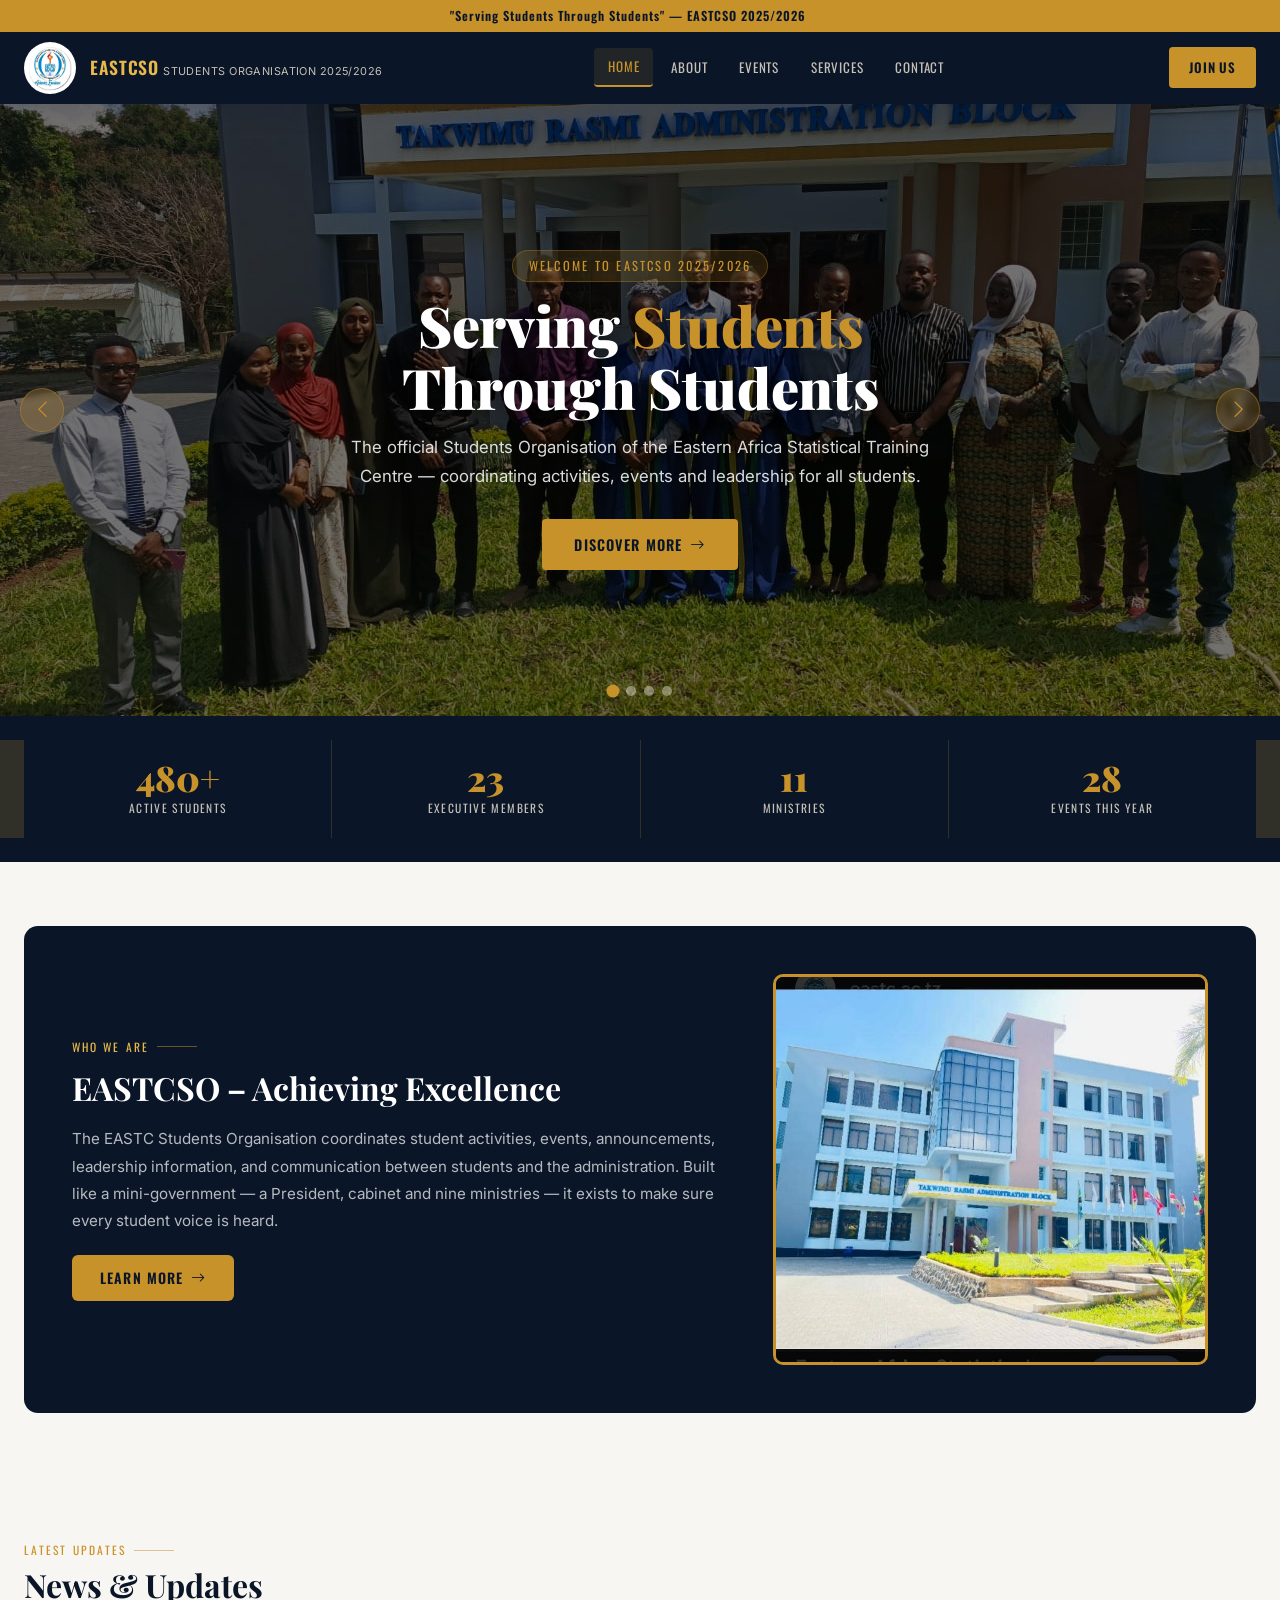
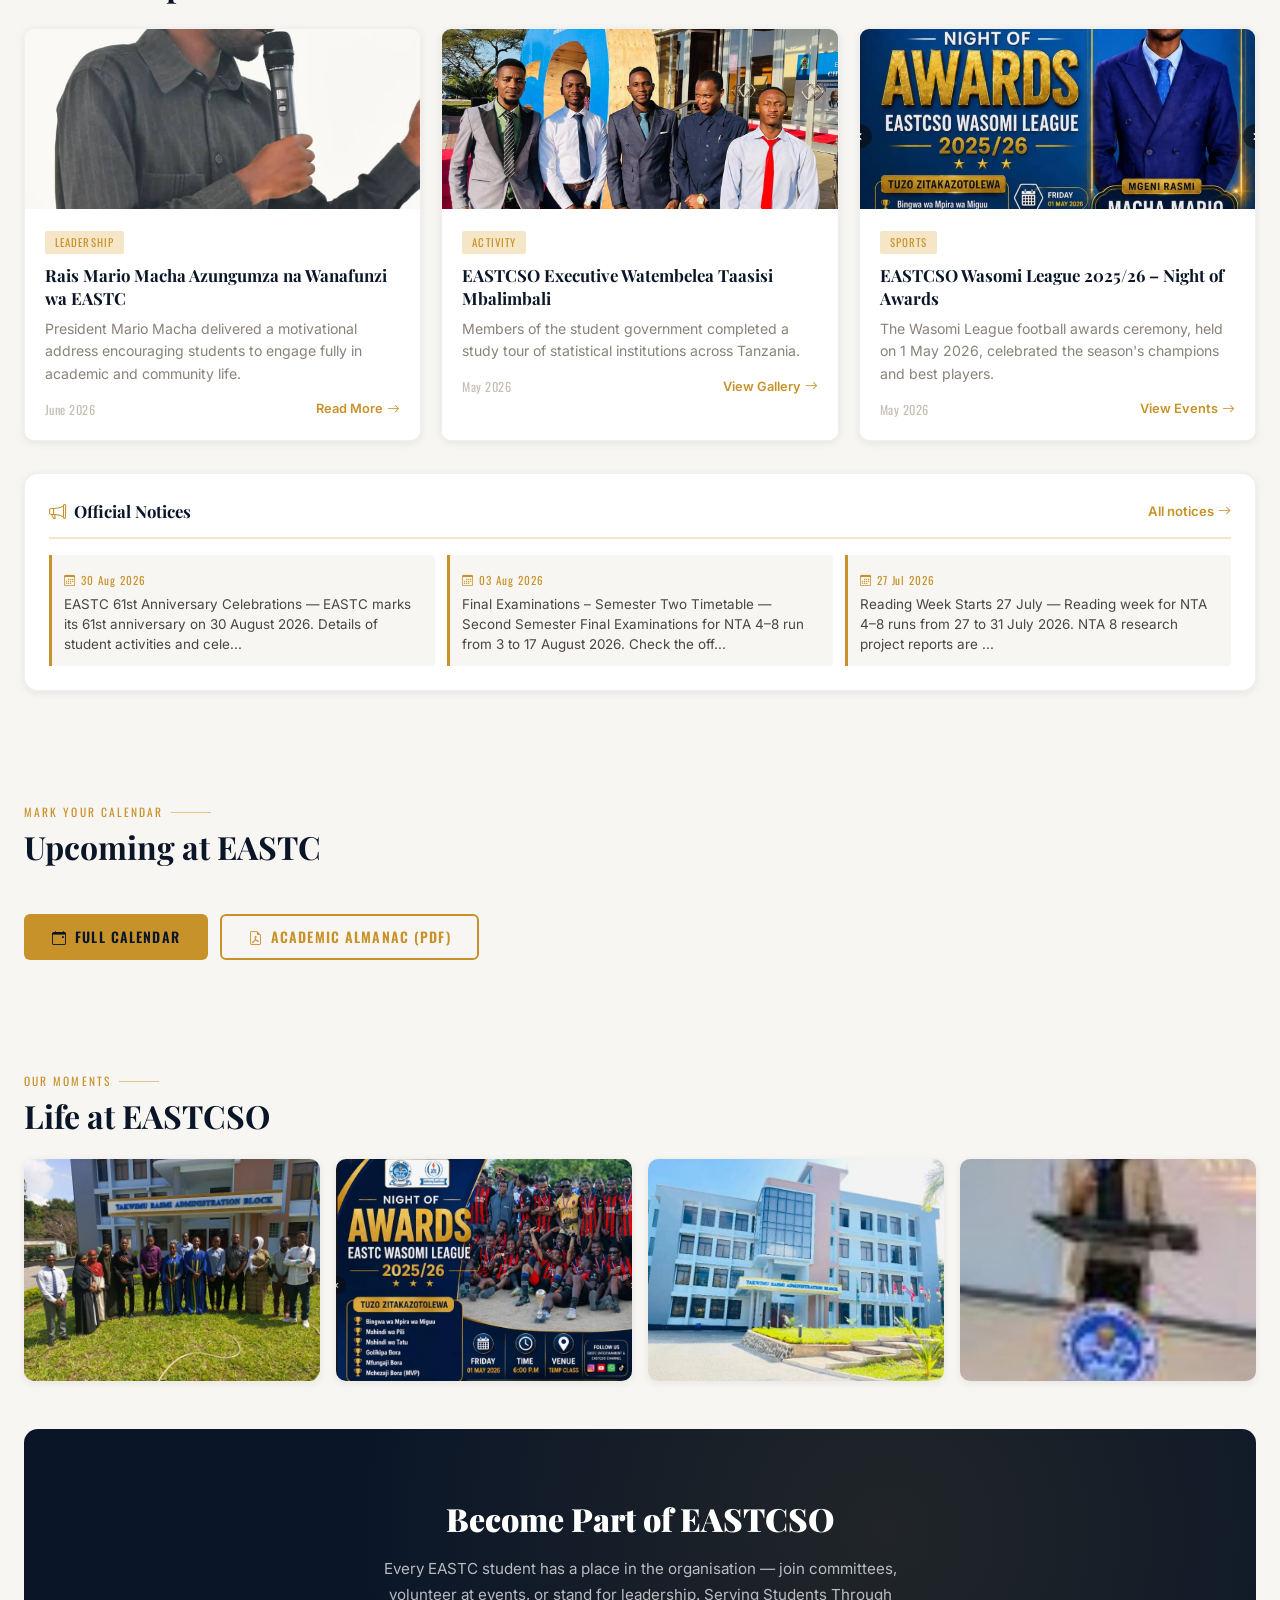
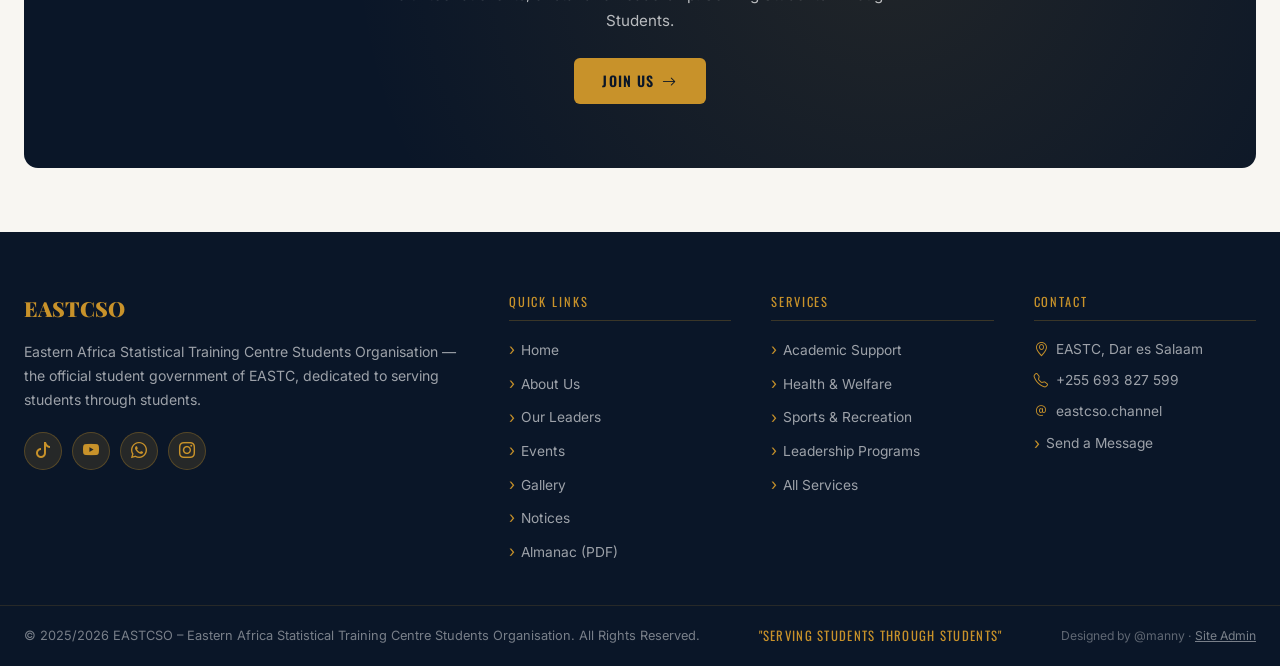
==== index.html @ 4b3725c1 "eastso: premium polish with distinct layout, almanac events, shared assets - Kept the site's own ind" ====
<!DOCTYPE html>
<html lang="en">
<head>
  <meta charset="UTF-8" />
  <meta name="viewport" content="width=device-width, initial-scale=1.0" />
  <title>EASTCSO – Eastern Africa Statistical Training Centre Students Organisation</title>
  <meta name="description" content="Official website of EASTCSO – Eastern Africa Statistical Training Centre Students Organisation, Dar es Salaam. News, events, student services and leadership for the 2025/2026 academic year." />
  <meta name="theme-color" content="#0A1628" />
  <link rel="icon" href="images/logo.jpeg" />

  <!-- Social sharing -->
  <meta property="og:type" content="website" />
  <meta property="og:title" content="EASTCSO – Serving Students Through Students" />
  <meta property="og:description" content="The official students organisation of the Eastern Africa Statistical Training Centre (EASTC), Dar es Salaam. News, events, services and leadership." />
  <meta property="og:image" content="images/pamoja2.jpg" />
  <meta name="twitter:card" content="summary_large_image" />

  <link rel="stylesheet" href="style.css" />
  <link rel="preconnect" href="https://fonts.googleapis.com" />
  <link rel="preconnect" href="https://fonts.gstatic.com" crossorigin />
  <link href="https://fonts.googleapis.com/css2?family=Playfair+Display:wght@700;900&family=Inter:wght@300;400;500;600;700&family=Oswald:wght@400;600&display=swap" rel="stylesheet" />
  <link rel="stylesheet" href="https://cdn.jsdelivr.net/npm/bootstrap-icons@1.11.3/font/bootstrap-icons.min.css" />
</head>
<body>

<a class="skip-link" href="#main-content">Skip to main content</a>

<!-- ============================================================
     SITE LAYOUT WRAPPER
     ============================================================ -->
<div class="site-layout">

  <!-- ============================================================
       HEADER
       ============================================================ -->
  <header class="site-header">
    <div class="top-bar">
      <span class="top-bar-motto">"Serving Students Through Students" — EASTCSO 2025/2026</span>
      <span class="top-bar-next" id="topBarNext"></span>
    </div>
    <div class="header-inner">
      <!-- Logo -->
      <a class="logo-area" href="#/home" aria-label="EASTCSO home">
        <img src="images/logo.jpeg" alt="EASTCSO logo" class="logo-icon" width="52" height="52" />
        <span class="logo-text">
          <span class="org-name">EASTCSO</span>
          <span class="org-sub">Students Organisation 2025/2026</span>
        </span>
      </a>

      <!-- Main Navigation -->
      <nav class="main-nav" id="mainNav" aria-label="Main navigation">
        <a class="nav-link active" data-page="home" href="#/home" aria-current="page">Home</a>
        <a class="nav-link" data-page="about" href="#/about">About</a>
        <a class="nav-link" data-page="events" href="#/events">Events</a>
        <a class="nav-link" data-page="services" href="#/services">Services</a>
        <a class="nav-link" data-page="contact" href="#/contact">Contact</a>
      </nav>

      <a class="header-cta" href="#/contact">Join Us</a>

      <!-- Mobile Toggle -->
      <button class="menu-toggle" id="menuToggle" aria-label="Toggle menu" aria-expanded="false" aria-controls="mainNav">
        <span></span><span></span><span></span>
      </button>
    </div>
  </header>

  <!-- ============================================================
       MAIN CONTENT
       ============================================================ -->
  <main id="main-content">

    <!-- ==================== HOME PAGE ==================== -->
    <section class="page-section active" id="page-home">

      <!-- 1. HERO SLIDESHOW -->
      <div class="hero-slideshow">
        <div class="slide active" id="slide-0">
          <img src="images/pamoja2.jpg" alt="EASTCSO students gathered on campus" />
          <div class="slide-content">
            <span class="slide-label">Welcome to EASTCSO 2025/2026</span>
            <h1 class="slide-title">Serving <span>Students</span><br/>Through Students</h1>
            <p class="slide-desc">The official Students Organisation of the Eastern Africa Statistical Training Centre — coordinating activities, events and leadership for all students.</p>
            <a class="slide-btn" href="#/about">Discover More <i class="bi bi-arrow-right" aria-hidden="true"></i></a>
          </div>
        </div>
        <div class="slide" id="slide-1">
          <img src="images/slide2.jpg" alt="EASTC students at an academic event" />
          <div class="slide-content">
            <span class="slide-label">Academic Calendar</span>
            <h2 class="slide-title">Final Examinations<br/><span>3 – 17 August 2026</span></h2>
            <p class="slide-desc">Second Semester Final Examinations for NTA 4–8 are around the corner. Reading week starts 27 July — plan your revision and check the timetable early.</p>
            <a class="slide-btn" href="#/events">View Calendar <i class="bi bi-arrow-right" aria-hidden="true"></i></a>
          </div>
        </div>
        <div class="slide" id="slide-2">
          <img src="images/slide3.jpg" alt="EASTC graduation celebration" />
          <div class="slide-content">
            <span class="slide-label">Save the Date</span>
            <h2 class="slide-title">12th EASTC<br/><span>Graduation Ceremony</span></h2>
            <p class="slide-desc">Convocation, AGM and the 12th Graduation Ceremony arrive this November. Preparations begin in September — follow the events page for updates.</p>
            <a class="slide-btn" href="#/events">See All Events <i class="bi bi-arrow-right" aria-hidden="true"></i></a>
          </div>
        </div>
        <div class="slide" id="slide-3">
          <img src="images/slide5.jpg" alt="EASTCSO members at a group activity" />
          <div class="slide-content">
            <span class="slide-label">Student Community</span>
            <h2 class="slide-title">Achieving<br/><span>Excellence</span> Together</h2>
            <p class="slide-desc">Join the EASTCSO community — participate in events, leadership programs, and student services designed for your success.</p>
            <a class="slide-btn" href="#/services">Our Services <i class="bi bi-arrow-right" aria-hidden="true"></i></a>
          </div>
        </div>

        <!-- Controls -->
        <button class="slide-prev" type="button" aria-label="Previous slide"><i class="bi bi-chevron-left" aria-hidden="true"></i></button>
        <button class="slide-next" type="button" aria-label="Next slide"><i class="bi bi-chevron-right" aria-hidden="true"></i></button>
        <div class="slide-indicators" id="slideIndicators"></div>
      </div>

      <!-- 2. STATS BAR -->
      <div class="stats-bar">
        <div class="stats-inner">
          <div class="stat-item">
            <div class="stat-num" data-target="500">0</div>
            <div class="stat-label">Active Students</div>
          </div>
          <div class="stat-item">
            <div class="stat-num" data-target="25">0</div>
            <div class="stat-label">Executive Members</div>
          </div>
          <div class="stat-item">
            <div class="stat-num" data-target="12">0</div>
            <div class="stat-label">Ministries</div>
          </div>
          <div class="stat-item">
            <div class="stat-num" data-target="30">0</div>
            <div class="stat-label">Events This Year</div>
          </div>
        </div>
      </div>

      <!-- 3. WHO WE ARE -->
      <div class="home-block">
        <div class="home-intro-inner">
          <div>
            <p class="section-eyebrow">Who We Are</p>
            <h2 class="home-intro-title">EASTCSO – Achieving Excellence</h2>
            <p class="home-intro-text">The EASTC Students Organisation coordinates student activities, events, announcements, leadership information, and communication between students and the administration. Built like a mini-government — a President, cabinet and nine ministries — it exists to make sure every student voice is heard.</p>
            <a class="btn-gold" href="#/about">Learn More <i class="bi bi-arrow-right" aria-hidden="true"></i></a>
          </div>
          <div class="home-intro-img">
            <img src="images/slide4.jpeg" alt="EASTCSO members" loading="lazy" />
          </div>
        </div>
      </div>

      <!-- 4. LATEST NEWS & NOTICES -->
      <div class="home-block home-block--tight">
        <p class="section-eyebrow">Latest Updates</p>
        <h2 class="section-title">News &amp; Updates</h2>

        <div class="news-grid">
          <article class="news-card">
            <div class="news-card-img">
              <img src="images/QW.jpeg" alt="President Mario Macha addressing students" loading="lazy" />
            </div>
            <div class="news-card-body">
              <span class="news-card-tag">Leadership</span>
              <h3 class="news-card-title" lang="sw">Rais Mario Macha Azungumza na Wanafunzi wa EASTC</h3>
              <p class="news-card-desc">President Mario Macha delivered a motivational address encouraging students to engage fully in academic and community life.</p>
              <div class="news-card-meta">
                <span class="news-card-date">June 2026</span>
                <a class="news-read-more" href="#/leaders">Read More <i class="bi bi-arrow-right" aria-hidden="true"></i></a>
              </div>
            </div>
          </article>

          <article class="news-card">
            <div class="news-card-img">
              <img src="images/slide5.jpg" alt="EASTCSO delegation on an institutional visit" loading="lazy" />
            </div>
            <div class="news-card-body">
              <span class="news-card-tag">Activity</span>
              <h3 class="news-card-title" lang="sw">EASTCSO Executive Watembelea Taasisi Mbalimbali</h3>
              <p class="news-card-desc">Members of the student government completed a study tour of statistical institutions across Tanzania.</p>
              <div class="news-card-meta">
                <span class="news-card-date">May 2026</span>
                <a class="news-read-more" href="#/gallery">View Gallery <i class="bi bi-arrow-right" aria-hidden="true"></i></a>
              </div>
            </div>
          </article>

          <article class="news-card">
            <div class="news-card-img">
              <img src="images/pic3.jpg" alt="Wasomi League award winners on stage" loading="lazy" />
            </div>
            <div class="news-card-body">
              <span class="news-card-tag">Sports</span>
              <h3 class="news-card-title">EASTCSO Wasomi League 2025/26 – Night of Awards</h3>
              <p class="news-card-desc">The Wasomi League football awards ceremony, held on 1 May 2026, celebrated the season's champions and best players.</p>
              <div class="news-card-meta">
                <span class="news-card-date">May 2026</span>
                <a class="news-read-more" href="#/events">View Events <i class="bi bi-arrow-right" aria-hidden="true"></i></a>
              </div>
            </div>
          </article>
        </div>

        <div class="notices-strip">
          <div class="notices-strip-head">
            <h3 class="notices-strip-title"><i class="bi bi-megaphone" aria-hidden="true"></i> Official Notices</h3>
            <a class="notices-strip-link" href="#/announcements">All notices <i class="bi bi-arrow-right" aria-hidden="true"></i></a>
          </div>
          <div class="announcement-list" id="homeNotices"></div>
        </div>
      </div>

      <!-- 5. UPCOMING EVENTS -->
      <div class="home-block home-block--tight">
        <p class="section-eyebrow">Mark Your Calendar</p>
        <h2 class="section-title">Upcoming at EASTC</h2>
        <div class="home-events-list" id="homeEvents"></div>
        <div class="home-events-actions">
          <a class="btn-gold" href="#/events"><i class="bi bi-calendar-event" aria-hidden="true"></i> Full Calendar</a>
          <a class="btn-outline-gold" href="almanac.pdf" download><i class="bi bi-file-earmark-pdf" aria-hidden="true"></i> Academic Almanac (PDF)</a>
        </div>
      </div>

      <!-- 6. GALLERY PREVIEW + JOIN CTA -->
      <div class="home-block">
        <p class="section-eyebrow">Our Moments</p>
        <h2 class="section-title">Life at EASTCSO</h2>
        <div class="home-gallery-grid">
          <a class="home-gallery-tile" href="#/gallery">
            <img src="images/pamoja2.jpg" alt="EASTCSO group photo" loading="lazy" />
            <span class="home-gallery-tile-overlay"><i class="bi bi-images" aria-hidden="true"></i> View gallery</span>
          </a>
          <a class="home-gallery-tile" href="#/gallery">
            <img src="images/pic2.jpg" alt="Night of Awards celebration" loading="lazy" />
            <span class="home-gallery-tile-overlay"><i class="bi bi-images" aria-hidden="true"></i> View gallery</span>
          </a>
          <a class="home-gallery-tile" href="#/gallery">
            <img src="images/slide4.jpeg" alt="Wasomi League champions" loading="lazy" />
            <span class="home-gallery-tile-overlay"><i class="bi bi-images" aria-hidden="true"></i> View gallery</span>
          </a>
          <a class="home-gallery-tile" href="#/gallery">
            <img src="images/pres.jpg" alt="EASTCSO president at an official event" loading="lazy" />
            <span class="home-gallery-tile-overlay"><i class="bi bi-images" aria-hidden="true"></i> View gallery</span>
          </a>
        </div>

        <div class="join-band">
          <h2 class="join-band-title">Become Part of EASTCSO</h2>
          <p class="join-band-text">Every EASTC student has a place in the organisation — join committees, volunteer at events, or stand for leadership. Serving Students Through Students.</p>
          <a class="btn-gold" href="#/contact">Join Us <i class="bi bi-arrow-right" aria-hidden="true"></i></a>
        </div>
      </div>
    </section>

    <!-- ==================== ABOUT PAGE ==================== -->
    <section class="page-section" id="page-about">
      <div class="page-hero">
        <p class="page-hero-label">Who We Are</p>
        <h1 class="page-hero-title">About EASTCSO</h1>
        <p class="page-hero-subtitle">Serving students through students — coordinating activities, leadership, and student welfare at EASTC.</p>
      </div>

      <div class="about-section">
        <div class="about-grid">
          <div class="about-text">
            <p class="section-eyebrow">Our Story</p>
            <h2 class="section-title">Eastern Africa Statistical Training Centre Students Organisation</h2>
            <p class="lead">EASTCSO (Eastern Africa Statistical Training Centre Students Organisation) is the special organisation established in order to deal with students affairs directly at EASTC.</p>
            <p>The organisation was established to bridge the gap between students and administration, ensuring that student voices are heard and student welfare is prioritised. EASTCSO coordinates academic activities, social events, sports, and welfare programs for all enrolled students at EASTC.</p>
            <p>Under the motto <strong>"Serving Students Through Students,"</strong> the organisation strives to create an environment where every student can thrive academically and socially. The 2025/2026 executive organ is led by President Mario Macha and a dedicated team of ministers and secretaries spanning all key areas of student life.</p>
            <div class="about-ctas">
              <a class="btn-gold" href="#/leaders"><i class="bi bi-people" aria-hidden="true"></i> Meet Our Leaders</a>
              <a class="btn-navy" href="#/contact">Contact Us</a>
            </div>
          </div>
          <div class="about-img">
            <img src="images/slide4.jpeg" alt="EASTCSO members" loading="lazy" />
          </div>
        </div>

        <!-- Mission, Vision, Values -->
        <p class="section-eyebrow">What Drives Us</p>
        <h2 class="section-title">Our Mission, Vision &amp; Values</h2>
        <div class="values-grid">
          <div class="value-card">
            <span class="value-icon"><i class="bi bi-bullseye" aria-hidden="true"></i></span>
            <div class="value-title">Our Mission</div>
            <p class="value-text">To coordinate and support student activities, events, announcements, and communication between students and EASTC administration for the benefit of all learners.</p>
          </div>
          <div class="value-card">
            <span class="value-icon"><i class="bi bi-star" aria-hidden="true"></i></span>
            <div class="value-title">Our Vision</div>
            <p class="value-text">To be a leading student organisation in Eastern Africa that empowers students through excellent leadership, welfare services, and academic support programs.</p>
          </div>
          <div class="value-card">
            <span class="value-icon"><i class="bi bi-people" aria-hidden="true"></i></span>
            <div class="value-title">Core Values</div>
            <p class="value-text">Integrity, excellence, inclusivity, transparency, and service — these are the values that guide every decision and activity of EASTCSO.</p>
          </div>
        </div>

        <!-- Ministries Table -->
        <p class="section-eyebrow">Our Structure</p>
        <h2 class="section-title">Government Ministries</h2>
        <div class="table-card">
          <div class="table-scroll">
            <table class="data-table">
              <thead>
                <tr>
                  <th>#</th>
                  <th>Ministry</th>
                  <th>Minister</th>
                  <th>Deputy Minister</th>
                  <th>Secretary</th>
                </tr>
              </thead>
              <tbody>
                <tr><td>1</td><td>President's Office</td><td>Brighton John</td><td>Herieth Onesmo</td><td>—</td></tr>
                <tr><td>2</td><td>Constitution, Justice &amp; Legal Affairs</td><td>Anuwary Mwitike</td><td>—</td><td>Asha Abdallah</td></tr>
                <tr><td>3</td><td>Finance and Planning</td><td>Fadhili Jefta</td><td>—</td><td>Caroline Victor</td></tr>
                <tr><td>4</td><td>Health and Social Welfare</td><td>Khadija Tafawa</td><td>Bright Mtui</td><td>—</td></tr>
                <tr><td>5</td><td>Foreign Affairs</td><td>Victoria Kasapila</td><td>—</td><td>Zainab Ali</td></tr>
                <tr><td>6</td><td>Sports and Entertainments</td><td>Ahmad Kirusha</td><td>—</td><td>Selemani Maulidi</td></tr>
                <tr><td>7</td><td>Education and Statistics</td><td>Benson Mushi</td><td>Stephano Kalolo</td><td>Revocatus Wilson</td></tr>
                <tr><td>8</td><td>Home Affairs</td><td>Flavian Mapunda</td><td>—</td><td>Ally</td></tr>
                <tr><td>9</td><td>Transport and Communication</td><td>Jamali Charles</td><td>—</td><td>Leonard Damas</td></tr>
              </tbody>
            </table>
          </div>
        </div>

        <img src="images/pamoja4.jpg" alt="EASTCSO group photo" class="about-photo" loading="lazy" />
      </div>
    </section>

    <!-- ==================== LEADERS PAGE ==================== -->
    <section class="page-section" id="page-leaders">
      <div class="page-hero">
        <p class="page-hero-label">Executive Organ 2025/2026</p>
        <h1 class="page-hero-title">Our Leaders</h1>
        <p class="page-hero-subtitle">Meet the dedicated executive team serving the EASTCSO community this academic year.</p>
      </div>

      <div class="leaders-section">
        <!-- President -->
        <p class="section-eyebrow">Head of State</p>
        <h2 class="section-title">President — EASTCSO</h2>
        <div class="president-card">
          <img class="president-avatar" src="images/QW.jpeg" alt="President Mario Macha" />
          <div class="president-info">
            <div class="president-role">President of EASTCSO 2025/2026</div>
            <div class="president-name">Mario Macha</div>
            <p class="president-quote">"As your President, I am committed to serving every student with dedication, integrity, and transparency. Together we shall achieve excellence through unity and hard work. Serving Students Through Students!"</p>
            <div class="president-contact">
              <a class="contact-badge" href="tel:+255693827599"><i class="bi bi-telephone" aria-hidden="true"></i> +255 693 827 599</a>
              <span class="contact-badge"><i class="bi bi-bank" aria-hidden="true"></i> EASTCSO President</span>
              <span class="contact-badge"><i class="bi bi-geo-alt" aria-hidden="true"></i> EASTC, Dar es Salaam</span>
            </div>
          </div>
        </div>

        <!-- Top Leaders Row -->
        <p class="section-eyebrow">Senior Leadership</p>
        <h2 class="section-title">Vice President, Prime Minister &amp; Chief Secretary</h2>
        <div class="exec-grid exec-grid--senior">
          <div class="exec-card exec-card--senior">
            <div class="exec-avatar" aria-hidden="true">NM</div>
            <div class="exec-name">Nesta Msola</div>
            <div class="exec-role">Vice President</div>
            <div class="exec-ministry">Ministry for Constitution, Justice and Legal Affairs</div>
            <a class="exec-phone" href="tel:+255780480730"><i class="bi bi-telephone" aria-hidden="true"></i> +255 780 480 730</a>
          </div>
          <div class="exec-card exec-card--senior">
            <div class="exec-avatar" aria-hidden="true">TH</div>
            <div class="exec-name">Tumaini Hosea</div>
            <div class="exec-role">Prime Minister</div>
            <div class="exec-ministry">Ministry for President's Office</div>
            <a class="exec-phone" href="tel:+255689624944"><i class="bi bi-telephone" aria-hidden="true"></i> +255 689 624 944</a>
          </div>
          <div class="exec-card exec-card--senior">
            <div class="exec-avatar" aria-hidden="true">SL</div>
            <div class="exec-name">Steven Ladislaus</div>
            <div class="exec-role">Chief Secretary</div>
            <div class="exec-ministry">Ministry for Finance and Planning</div>
            <a class="exec-phone" href="tel:+255715296092"><i class="bi bi-telephone" aria-hidden="true"></i> +255 715 296 092</a>
          </div>
        </div>

        <!-- All Ministers -->
        <p class="section-eyebrow">Cabinet Ministers</p>
        <h2 class="section-title">Executive Cabinet 2025/2026</h2>
        <div class="exec-grid">
          <div class="exec-card">
            <div class="exec-avatar" aria-hidden="true">BJ</div>
            <div class="exec-name">Brighton John</div>
            <div class="exec-role">Minister</div>
            <div class="exec-ministry">Ministry for President's Office</div>
            <a class="exec-phone" href="tel:+255769407963"><i class="bi bi-telephone" aria-hidden="true"></i> +255 769 407 963</a>
          </div>
          <div class="exec-card">
            <div class="exec-avatar" aria-hidden="true">HO</div>
            <div class="exec-name">Herieth Onesmo</div>
            <div class="exec-role">D/Minister</div>
            <div class="exec-ministry">Ministry for President's Office</div>
            <a class="exec-phone" href="tel:+255740614737"><i class="bi bi-telephone" aria-hidden="true"></i> +255 740 614 737</a>
          </div>
          <div class="exec-card">
            <div class="exec-avatar" aria-hidden="true">AM</div>
            <div class="exec-name">Anuwary Mwitike</div>
            <div class="exec-role">Minister</div>
            <div class="exec-ministry">Constitution, Justice &amp; Legal Affairs</div>
            <a class="exec-phone" href="tel:+255626008501"><i class="bi bi-telephone" aria-hidden="true"></i> +255 626 008 501</a>
          </div>
          <div class="exec-card">
            <div class="exec-avatar" aria-hidden="true">AA</div>
            <div class="exec-name">Asha Abdallah</div>
            <div class="exec-role">Secretary Minister</div>
            <div class="exec-ministry">Constitution, Justice &amp; Legal Affairs</div>
            <a class="exec-phone" href="tel:+255625908472"><i class="bi bi-telephone" aria-hidden="true"></i> +255 625 908 472</a>
          </div>
          <div class="exec-card">
            <div class="exec-avatar" aria-hidden="true">FJ</div>
            <div class="exec-name">Fadhili Jefta</div>
            <div class="exec-role">Minister of Finance</div>
            <div class="exec-ministry">Ministry for Finance and Planning</div>
            <a class="exec-phone" href="tel:+255710305537"><i class="bi bi-telephone" aria-hidden="true"></i> +255 710 305 537</a>
          </div>
          <div class="exec-card">
            <div class="exec-avatar" aria-hidden="true">CV</div>
            <div class="exec-name">Caroline Victor</div>
            <div class="exec-role">Secretary Minister</div>
            <div class="exec-ministry">Ministry for Finance and Planning</div>
            <a class="exec-phone" href="tel:+255749530464"><i class="bi bi-telephone" aria-hidden="true"></i> +255 749 530 464</a>
          </div>
          <div class="exec-card">
            <div class="exec-avatar" aria-hidden="true">KT</div>
            <div class="exec-name">Khadija Tafawa</div>
            <div class="exec-role">Minister of Health</div>
            <div class="exec-ministry">Ministry for Health and Social Welfare</div>
            <a class="exec-phone" href="tel:+255616377053"><i class="bi bi-telephone" aria-hidden="true"></i> +255 616 377 053</a>
          </div>
          <div class="exec-card">
            <div class="exec-avatar" aria-hidden="true">BM</div>
            <div class="exec-name">Bright Mtui</div>
            <div class="exec-role">D/Minister of Health</div>
            <div class="exec-ministry">Ministry for Health and Social Welfare</div>
            <a class="exec-phone" href="tel:+255696606266"><i class="bi bi-telephone" aria-hidden="true"></i> +255 696 606 266</a>
          </div>
          <div class="exec-card">
            <div class="exec-avatar" aria-hidden="true">VK</div>
            <div class="exec-name">Victoria Kasapila</div>
            <div class="exec-role">Minister of Foreign Affairs</div>
            <div class="exec-ministry">Ministry for Foreign Affairs</div>
            <a class="exec-phone" href="tel:+255748716585"><i class="bi bi-telephone" aria-hidden="true"></i> +255 748 716 585</a>
          </div>
          <div class="exec-card">
            <div class="exec-avatar" aria-hidden="true">ZA</div>
            <div class="exec-name">Zainab Ali</div>
            <div class="exec-role">Secretary Minister</div>
            <div class="exec-ministry">Ministry for Foreign Affairs</div>
            <a class="exec-phone" href="tel:+255613073786"><i class="bi bi-telephone" aria-hidden="true"></i> +255 613 073 786</a>
          </div>
          <div class="exec-card">
            <div class="exec-avatar" aria-hidden="true">AK</div>
            <div class="exec-name">Ahmad Kirusha</div>
            <div class="exec-role">Minister of Sports</div>
            <div class="exec-ministry">Ministry for Sports and Entertainments</div>
            <a class="exec-phone" href="tel:+255756953296"><i class="bi bi-telephone" aria-hidden="true"></i> +255 756 953 296</a>
          </div>
          <div class="exec-card">
            <div class="exec-avatar" aria-hidden="true">SM</div>
            <div class="exec-name">Selemani Maulidi</div>
            <div class="exec-role">Secretary Minister</div>
            <div class="exec-ministry">Ministry for Sports and Entertainments</div>
            <a class="exec-phone" href="tel:+255628689782"><i class="bi bi-telephone" aria-hidden="true"></i> +255 628 689 782</a>
          </div>
          <div class="exec-card">
            <div class="exec-avatar" aria-hidden="true">BM</div>
            <div class="exec-name">Benson Mushi</div>
            <div class="exec-role">Minister of Education</div>
            <div class="exec-ministry">Ministry for Education and Statistics</div>
            <a class="exec-phone" href="tel:+255716024322"><i class="bi bi-telephone" aria-hidden="true"></i> +255 716 024 322</a>
          </div>
          <div class="exec-card">
            <div class="exec-avatar" aria-hidden="true">SK</div>
            <div class="exec-name">Stephano Kalolo</div>
            <div class="exec-role">D/Minister of Education</div>
            <div class="exec-ministry">Ministry for Education and Statistics</div>
            <a class="exec-phone" href="tel:+255773703533"><i class="bi bi-telephone" aria-hidden="true"></i> +255 773 703 533</a>
          </div>
          <div class="exec-card">
            <div class="exec-avatar" aria-hidden="true">RW</div>
            <div class="exec-name">Revocatus Wilson</div>
            <div class="exec-role">Secretary Minister</div>
            <div class="exec-ministry">Ministry for Education and Statistics</div>
            <a class="exec-phone" href="tel:+255616287654"><i class="bi bi-telephone" aria-hidden="true"></i> +255 616 287 654</a>
          </div>
          <div class="exec-card">
            <div class="exec-avatar" aria-hidden="true">FM</div>
            <div class="exec-name">Flavian Mapunda</div>
            <div class="exec-role">Minister of Home Affairs</div>
            <div class="exec-ministry">Ministry for Home Affairs</div>
            <a class="exec-phone" href="tel:+255622765789"><i class="bi bi-telephone" aria-hidden="true"></i> +255 622 765 789</a>
          </div>
          <div class="exec-card">
            <div class="exec-avatar" aria-hidden="true">AL</div>
            <div class="exec-name">Ally</div>
            <div class="exec-role">Secretary Minister</div>
            <div class="exec-ministry">Ministry for Home Affairs</div>
            <a class="exec-phone" href="tel:+255657823053"><i class="bi bi-telephone" aria-hidden="true"></i> +255 657 823 053</a>
          </div>
          <div class="exec-card">
            <div class="exec-avatar" aria-hidden="true">JC</div>
            <div class="exec-name">Jamali Charles</div>
            <div class="exec-role">Minister of Transport</div>
            <div class="exec-ministry">Ministry for Transport and Communication</div>
            <a class="exec-phone" href="tel:+255763438429"><i class="bi bi-telephone" aria-hidden="true"></i> +255 763 438 429</a>
          </div>
          <div class="exec-card">
            <div class="exec-avatar" aria-hidden="true">LD</div>
            <div class="exec-name">Leonard Damas</div>
            <div class="exec-role">Secretary Minister</div>
            <div class="exec-ministry">Ministry for Transport and Communication</div>
            <a class="exec-phone" href="tel:+255621059812"><i class="bi bi-telephone" aria-hidden="true"></i> +255 621 059 812</a>
          </div>
        </div>

        <!-- Official Org Chart -->
        <div class="org-chart-section">
          <p class="section-eyebrow">Official Structure</p>
          <h2 class="section-title">Executive Organ 2025/2026</h2>
          <img src="images/pamoja1.jpg" alt="EASTCSO executive organ group photo 2025/2026" loading="lazy" />
          <p class="org-chart-caption">"Serving Students Through Students" — EASTCSO 2025/2026</p>
        </div>
      </div>
    </section>

    <!-- ==================== EVENTS PAGE ==================== -->
    <section class="page-section" id="page-events">
      <div class="page-hero">
        <p class="page-hero-label">What's Happening</p>
        <h1 class="page-hero-title">Events &amp; Calendar</h1>
        <p class="page-hero-subtitle">Upcoming events and key academic dates for the EASTC community, drawn from the official Academic Almanac 2025/2026.</p>
      </div>

      <div class="events-section">
        <div class="almanac-callout">
          <div class="almanac-callout-info">
            <i class="bi bi-file-earmark-pdf" aria-hidden="true"></i>
            <div>
              <div class="almanac-callout-title">EASTC Academic Almanac 2025/2026</div>
              <div class="almanac-callout-sub">The full official calendar — examinations, holidays, graduation and more.</div>
            </div>
          </div>
          <a class="btn-gold btn-compact" href="almanac.pdf" download><i class="bi bi-download" aria-hidden="true"></i> Download PDF</a>
        </div>

        <p class="section-eyebrow">Academic Year 2025/2026</p>
        <h2 class="section-title">Upcoming Events</h2>
        <div class="events-timeline" id="eventsTimeline"></div>
        <p class="events-source">Source: EASTC Academic Almanac 2025/2026. The Centre reserves the right to alter dates without prior notice.</p>

        <!-- Recent Highlights -->
        <p class="section-eyebrow">Looking Back</p>
        <h2 class="section-title">Recent Highlights</h2>
        <div class="events-grid">
          <article class="event-card event-card--past">
            <div class="event-card-img">
              <img src="images/pic2.jpg" alt="Night of Awards ceremony" loading="lazy" />
              <div class="event-card-date-badge">
                <div class="event-badge-day">01</div>
                <div class="event-badge-month">May</div>
                <div class="event-badge-year">2026</div>
              </div>
            </div>
            <div class="event-card-body">
              <span class="event-card-tag"><i class="bi bi-trophy" aria-hidden="true"></i> Sports</span>
              <h3 class="event-card-title">Night of Awards – Wasomi League 2025/26</h3>
              <p class="event-card-desc">The football league awards ceremony honoured the champions, runners-up, best goalkeeper, top scorer and MVP. Guest of honour: President Mario Macha.</p>
              <div class="event-card-meta">
                <div class="event-meta-item"><i class="bi bi-clock" aria-hidden="true"></i> 6:00 PM</div>
                <div class="event-meta-item"><i class="bi bi-geo-alt" aria-hidden="true"></i> EASTC Temp Class</div>
              </div>
            </div>
          </article>

          <article class="event-card event-card--past">
            <div class="event-card-img">
              <img src="images/web.jpg" alt="Web design project work" loading="lazy" />
              <div class="event-card-date-badge">
                <div class="event-badge-day">30</div>
                <div class="event-badge-month">Jun</div>
                <div class="event-badge-year">2026</div>
              </div>
            </div>
            <div class="event-card-body">
              <span class="event-card-tag"><i class="bi bi-book" aria-hidden="true"></i> Academic</span>
              <h3 class="event-card-title">Web Design Project &amp; Presentations</h3>
              <p class="event-card-desc">Students submitted their Web Design and Development projects via Moodle, followed by group presentations in the first week of July.</p>
              <div class="event-card-meta">
                <div class="event-meta-item"><i class="bi bi-calendar3" aria-hidden="true"></i> Jun – Jul 2026</div>
                <div class="event-meta-item"><i class="bi bi-laptop" aria-hidden="true"></i> Via Moodle</div>
              </div>
            </div>
          </article>

          <article class="event-card event-card--past">
            <div class="event-card-img">
              <img src="images/kikap.jpg" alt="EASTCSO leadership gathering" loading="lazy" />
              <div class="event-card-date-badge">
                <div class="event-badge-day">08</div>
                <div class="event-badge-month">May</div>
                <div class="event-badge-year">2026</div>
              </div>
            </div>
            <div class="event-card-body">
              <span class="event-card-tag"><i class="bi bi-people" aria-hidden="true"></i> Leadership</span>
              <h3 class="event-card-title">EASTCSO Leadership Elections</h3>
              <p class="event-card-desc">Students elected the leadership that will carry the organisation forward, in line with the EASTC academic calendar.</p>
              <div class="event-card-meta">
                <div class="event-meta-item"><i class="bi bi-calendar3" aria-hidden="true"></i> 8 May 2026</div>
                <div class="event-meta-item"><i class="bi bi-geo-alt" aria-hidden="true"></i> EASTC Campus</div>
              </div>
            </div>
          </article>
        </div>

        <!-- Awards Table -->
        <p class="section-eyebrow">Awards</p>
        <h2 class="section-title">Wasomi League 2025/26 – Awards Presented</h2>
        <div class="table-card">
          <div class="table-scroll">
            <table class="data-table">
              <thead>
                <tr>
                  <th>#</th>
                  <th>Award</th>
                  <th>Description</th>
                  <th>Prize</th>
                </tr>
              </thead>
              <tbody>
                <tr><td>1</td><td><i class="bi bi-trophy" aria-hidden="true"></i> League Champions <span lang="sw">(Bingwa)</span></td><td>Winning team of the league</td><td>Cup + Award</td></tr>
                <tr><td>2</td><td><i class="bi bi-award" aria-hidden="true"></i> Runners-Up</td><td>Second-placed team</td><td>Medals + Award</td></tr>
                <tr><td>3</td><td><i class="bi bi-award" aria-hidden="true"></i> Third Place</td><td>Third-placed team</td><td>Medals + Award</td></tr>
                <tr><td>4</td><td><i class="bi bi-shield-check" aria-hidden="true"></i> Best Goalkeeper</td><td>Best goalkeeper of the league</td><td>Individual Award</td></tr>
                <tr><td>5</td><td><i class="bi bi-bullseye" aria-hidden="true"></i> Top Scorer</td><td>Player with the most goals</td><td>Individual Award</td></tr>
                <tr><td>6</td><td><i class="bi bi-star-fill" aria-hidden="true"></i> Most Valuable Player (MVP)</td><td>Best overall player of the season</td><td>Grand Award</td></tr>
              </tbody>
            </table>
          </div>
        </div>
      </div>
    </section>

    <!-- ==================== SERVICES PAGE ==================== -->
    <section class="page-section" id="page-services">
      <div class="page-hero">
        <p class="page-hero-label">What We Offer</p>
        <h1 class="page-hero-title">Student Services</h1>
        <p class="page-hero-subtitle">EASTCSO provides a wide range of services to support student life, welfare, and academic success.</p>
      </div>

      <div class="services-section">
        <p class="section-eyebrow">Our Services</p>
        <h2 class="section-title">How We Support Students</h2>

        <div class="services-grid">
          <div class="service-card">
            <span class="service-icon"><i class="bi bi-book" aria-hidden="true"></i></span>
            <h3 class="service-title">Academic Support</h3>
            <p class="service-desc">Tutoring sessions, study groups, academic resources, and guidance on course selection and career pathways in statistics and data science.</p>
          </div>
          <div class="service-card">
            <span class="service-icon"><i class="bi bi-heart-pulse" aria-hidden="true"></i></span>
            <h3 class="service-title">Health &amp; Welfare</h3>
            <p class="service-desc">Student health awareness programs, welfare clinics, mental health support, and coordination with EASTC's health services for student wellbeing.</p>
          </div>
          <div class="service-card">
            <span class="service-icon"><i class="bi bi-trophy" aria-hidden="true"></i></span>
            <h3 class="service-title">Sports &amp; Recreation</h3>
            <p class="service-desc">Wasomi League football, sports tournaments, recreational activities, and entertainment events to keep students active and engaged.</p>
          </div>
          <div class="service-card">
            <span class="service-icon"><i class="bi bi-megaphone" aria-hidden="true"></i></span>
            <h3 class="service-title">Communication</h3>
            <p class="service-desc">Official announcements, notices, and information dissemination between EASTC administration and students through various channels.</p>
          </div>
          <div class="service-card">
            <span class="service-icon"><i class="bi bi-globe2" aria-hidden="true"></i></span>
            <h3 class="service-title">Student Representation</h3>
            <p class="service-desc">Representing student interests to the administration, advocating for improved facilities, resources, and policy changes that benefit all learners.</p>
          </div>
          <div class="service-card">
            <span class="service-icon"><i class="bi bi-mortarboard" aria-hidden="true"></i></span>
            <h3 class="service-title">Leadership Development</h3>
            <p class="service-desc">Leadership training programs, workshops, seminars, and opportunities for students to develop governance and management skills.</p>
          </div>
          <div class="service-card">
            <span class="service-icon"><i class="bi bi-cash-coin" aria-hidden="true"></i></span>
            <h3 class="service-title">Financial Guidance</h3>
            <p class="service-desc">Assistance with scholarship information, loan guidance, HESLB matters, and financial planning support for students.</p>
          </div>
          <div class="service-card">
            <span class="service-icon"><i class="bi bi-bus-front" aria-hidden="true"></i></span>
            <h3 class="service-title">Transport &amp; Logistics</h3>
            <p class="service-desc">Coordination of student transport needs, field trips, institutional visits, and logistics for student events and activities.</p>
          </div>
          <div class="service-card">
            <span class="service-icon"><i class="bi bi-people" aria-hidden="true"></i></span>
            <h3 class="service-title">Social &amp; Community</h3>
            <p class="service-desc">Community service initiatives, social events, cultural programs, and activities that foster unity and camaraderie among EASTC students.</p>
          </div>
        </div>

        <!-- How to Access Services -->
        <div class="cta-band">
          <p class="section-eyebrow">Get Started</p>
          <h3 class="cta-band-title">Need Help? Contact EASTCSO</h3>
          <p class="cta-band-text">Reach out to any of our ministry representatives or contact us directly. We are here to serve you!</p>
          <div class="cta-band-actions">
            <a class="btn-gold" href="#/contact">Contact Us Now</a>
            <a class="btn-outline-gold" href="#/leaders">Meet Our Leaders</a>
          </div>
        </div>
      </div>
    </section>

    <!-- ==================== GALLERY PAGE ==================== -->
    <section class="page-section" id="page-gallery">
      <div class="page-hero">
        <p class="page-hero-label">Our Moments</p>
        <h1 class="page-hero-title">Photo Gallery</h1>
        <p class="page-hero-subtitle">Relive the memorable moments of EASTCSO activities, events, and achievements.</p>
      </div>

      <div class="gallery-section">
        <p class="section-eyebrow">2025 / 2026</p>
        <h2 class="section-title">EASTCSO Moments</h2>

        <div class="gallery-grid">
          <button type="button" class="gallery-item" data-full="images/pic2.jpg" data-caption="Night of Awards – EASTCSO Wasomi League 2025/26">
            <img src="images/pic2.jpg" alt="Night of Awards ceremony" loading="lazy" />
            <span class="gallery-overlay"><span class="gallery-overlay-text">Night of Awards – Wasomi League</span></span>
          </button>
          <button type="button" class="gallery-item" data-full="images/pic3.jpg" data-caption="Awards ceremony with the guest of honour">
            <img src="images/pic3.jpg" alt="Awards ceremony with the guest of honour" loading="lazy" />
            <span class="gallery-overlay"><span class="gallery-overlay-text">Awards Ceremony with Guest of Honour</span></span>
          </button>
          <button type="button" class="gallery-item" data-full="images/slide4.jpeg" data-caption="EASTCSO Wasomi League champions">
            <img src="images/slide4.jpeg" alt="Wasomi League champions celebrating" loading="lazy" />
            <span class="gallery-overlay"><span class="gallery-overlay-text">Wasomi League Champions 2025/26</span></span>
          </button>
          <button type="button" class="gallery-item" data-full="images/Q.jpeg" data-caption="Student activities at EASTC">
            <img src="images/Q.jpeg" alt="Student activities at EASTC" loading="lazy" />
            <span class="gallery-overlay"><span class="gallery-overlay-text">Student Activities at EASTC</span></span>
          </button>
          <button type="button" class="gallery-item" data-full="images/pres.jpg" data-caption="President Mario Macha – leadership address">
            <img src="images/QW.jpeg" alt="President Mario Macha addressing students" loading="lazy" />
            <span class="gallery-overlay"><span class="gallery-overlay-text">President Mario Macha – Leadership Address</span></span>
          </button>
          <button type="button" class="gallery-item" data-full="images/pamoja2.jpg" data-caption="EASTCSO executive team group photo">
            <img src="images/pamoja2.jpg" alt="EASTCSO executive team group photo" loading="lazy" />
            <span class="gallery-overlay"><span class="gallery-overlay-text">EASTCSO Executive Team</span></span>
          </button>
          <button type="button" class="gallery-item" data-full="images/slide5.jpg" data-caption="EASTCSO delegation – institutional visit">
            <img src="images/slide5.jpg" alt="EASTCSO delegation on an institutional visit" loading="lazy" />
            <span class="gallery-overlay"><span class="gallery-overlay-text">Institutional Visit – EASTCSO Delegation</span></span>
          </button>
          <button type="button" class="gallery-item" data-full="images/parliament.jpg" data-caption="Executive organ 2025/2026">
            <img src="images/parliament.jpg" alt="EASTCSO executive organ" loading="lazy" />
            <span class="gallery-overlay"><span class="gallery-overlay-text">Executive Organ 2025/2026</span></span>
          </button>
        </div>
      </div>

      <!-- Lightbox Modal -->
      <div class="modal-overlay" id="lightboxOverlay" role="dialog" aria-modal="true" aria-label="Image viewer">
        <div class="lightbox-panel">
          <button type="button" class="lightbox-close" id="lightboxClose" aria-label="Close image viewer"><i class="bi bi-x-lg" aria-hidden="true"></i></button>
          <img id="lightboxImg" class="lightbox-img" src="" alt="" />
          <p id="lightboxCaption" class="lightbox-caption"></p>
        </div>
      </div>
    </section>

    <!-- ==================== ANNOUNCEMENTS (PUBLIC) PAGE ==================== -->
    <section class="page-section" id="page-announcements">
      <div class="page-hero">
        <p class="page-hero-label">Stay Informed</p>
        <h1 class="page-hero-title">Announcements &amp; Notices</h1>
        <p class="page-hero-subtitle">Official notices from the EASTCSO executive — deadlines, meetings, events and student information.</p>
      </div>

      <div class="notices-section">
        <div id="publicNotices"></div>
        <div class="notices-cta">
          <a class="btn-outline-gold" href="almanac.pdf" download><i class="bi bi-file-earmark-pdf" aria-hidden="true"></i> Academic Almanac (PDF)</a>
        </div>
      </div>
    </section>

    <!-- ==================== ADMIN: ANNOUNCEMENTS MANAGER ==================== -->
    <section class="page-section" id="page-admin">
      <div class="page-hero">
        <p class="page-hero-label">Internal Tool</p>
        <h1 class="page-hero-title">Announcements Manager</h1>
        <p class="page-hero-subtitle">For the EASTCSO executive team — create, update and archive the notices shown across the site. Changes are saved in this browser.</p>
      </div>

      <div class="admin-wrap">
        <div class="crud-section">

          <!-- ADD / EDIT FORM -->
          <div class="crud-form-card">
            <h3><i class="bi bi-megaphone" aria-hidden="true"></i> <span id="formTitle">Add New Announcement</span></h3>
            <input type="hidden" id="editId" value="" />

            <div class="form-group">
              <label class="form-label" for="annTitle">Title *</label>
              <input type="text" class="form-control" id="annTitle" name="annTitle" placeholder="Announcement title..." />
            </div>
            <div class="form-group">
              <label class="form-label" for="annCategory">Category</label>
              <select class="form-control" id="annCategory" name="annCategory">
                <option value="Notice">Notice</option>
                <option value="Event">Event</option>
                <option value="Academic">Academic</option>
                <option value="Sports">Sports</option>
                <option value="Welfare">Welfare</option>
                <option value="General">General</option>
              </select>
            </div>
            <div class="form-group">
              <label class="form-label" for="annDesc">Description *</label>
              <textarea class="form-control" id="annDesc" name="annDesc" rows="4" placeholder="Announcement details..."></textarea>
            </div>
            <div class="form-group">
              <label class="form-label" for="annDate">Date</label>
              <input type="date" class="form-control" id="annDate" name="annDate" />
            </div>
            <div class="form-group">
              <label class="form-label" for="annStatus">Status</label>
              <select class="form-control" id="annStatus" name="annStatus">
                <option value="Active">Active</option>
                <option value="Archived">Archived</option>
              </select>
            </div>

            <div id="formAlert"></div>

            <div class="crud-actions">
              <button type="button" class="btn-primary" id="saveAnnBtn"><i class="bi bi-check-lg" aria-hidden="true"></i> Save</button>
              <button type="button" class="btn-secondary" id="cancelAnnBtn"><i class="bi bi-x-lg" aria-hidden="true"></i> Cancel</button>
            </div>
          </div>

          <!-- TABLE -->
          <div class="crud-table-card">
            <h3><i class="bi bi-clipboard-check" aria-hidden="true"></i> All Announcements</h3>

            <div class="crud-search">
              <label class="form-label" for="searchInput" hidden>Search announcements</label>
              <input type="text" id="searchInput" name="searchInput" placeholder="Search announcements..." />
              <button type="button" class="btn-gold btn-compact" id="searchBtn"><i class="bi bi-search" aria-hidden="true"></i> Search</button>
            </div>

            <div class="table-scroll">
              <table class="data-table" id="announcementsTable">
                <thead>
                  <tr>
                    <th>#</th>
                    <th>Title</th>
                    <th>Category</th>
                    <th>Date</th>
                    <th>Status</th>
                    <th>Actions</th>
                  </tr>
                </thead>
                <tbody id="tableBody">
                  <!-- JS populated -->
                </tbody>
              </table>
            </div>
            <div id="emptyState" class="empty-state" hidden>
              <i class="bi bi-inbox empty-icon" aria-hidden="true"></i>
              <p>No announcements found.</p>
            </div>

            <div class="crud-footer">
              <span id="recordCount" class="record-count"></span>
              <button type="button" class="btn-gold btn-compact" id="exportCsvBtn"><i class="bi bi-download" aria-hidden="true"></i> Export CSV</button>
            </div>
          </div>
        </div>

        <!-- Messages received via the contact form (this browser only) -->
        <div class="messages-panel" id="messagesList" hidden>
          <h3><i class="bi bi-envelope-open" aria-hidden="true"></i> Received Messages (<span id="msgCount">0</span>)</h3>
          <p class="messages-note">Messages submitted through the contact form on this device. The sender is also directed to WhatsApp for delivery.</p>
          <div id="messagesContainer"></div>
        </div>
      </div>
    </section>

    <!-- ==================== CONTACT PAGE ==================== -->
    <section class="page-section" id="page-contact">
      <div class="page-hero">
        <p class="page-hero-label">Get In Touch</p>
        <h1 class="page-hero-title">Contact Us</h1>
        <p class="page-hero-subtitle">Have questions or need assistance? Reach out to EASTCSO — we are here to help.</p>
      </div>

      <div class="contact-section">
        <!-- Contact Info -->
        <div class="contact-info">
          <h2>Get In Touch with EASTCSO</h2>
          <p>We welcome all feedback, questions, and suggestions from EASTC students. You can contact us directly or reach out to any of our ministry representatives.</p>

          <div class="contact-items">
            <div class="contact-item">
              <div class="contact-item-icon"><i class="bi bi-geo-alt" aria-hidden="true"></i></div>
              <div>
                <div class="contact-item-title">Location</div>
                <div class="contact-item-val">Eastern Africa Statistical Training Centre (EASTC)<br/>Dar es Salaam, Tanzania</div>
              </div>
            </div>
            <div class="contact-item">
              <div class="contact-item-icon"><i class="bi bi-telephone" aria-hidden="true"></i></div>
              <div>
                <div class="contact-item-title">President's Office</div>
                <div class="contact-item-val">Mario Macha – <a href="tel:+255693827599">+255 693 827 599</a></div>
              </div>
            </div>
            <div class="contact-item">
              <div class="contact-item-icon"><i class="bi bi-telephone" aria-hidden="true"></i></div>
              <div>
                <div class="contact-item-title">Vice President</div>
                <div class="contact-item-val">Nesta Msola – <a href="tel:+255780480730">+255 780 480 730</a></div>
              </div>
            </div>
            <div class="contact-item">
              <div class="contact-item-icon"><i class="bi bi-telephone" aria-hidden="true"></i></div>
              <div>
                <div class="contact-item-title">Chief Secretary</div>
                <div class="contact-item-val">Steven Ladislaus – <a href="tel:+255715296092">+255 715 296 092</a></div>
              </div>
            </div>
            <div class="contact-item">
              <div class="contact-item-icon"><i class="bi bi-chat-dots" aria-hidden="true"></i></div>
              <div>
                <div class="contact-item-title">Social Media</div>
                <div class="contact-item-val">TikTok / YouTube: @eastcso.channel<br/>Instagram / WhatsApp: EASTCSO</div>
              </div>
            </div>
          </div>

          <div class="contact-note">
            <p class="contact-note-title"><i class="bi bi-whatsapp" aria-hidden="true"></i> Fastest Response</p>
            <p>Message us directly on <a href="https://wa.me/255693827599" target="_blank" rel="noopener">WhatsApp (+255 693 827 599)</a> — or use the form and it will open WhatsApp with your message ready to send.</p>
          </div>
        </div>

        <!-- Contact Form -->
        <div class="contact-form-card">
          <h3><i class="bi bi-envelope" aria-hidden="true"></i> Send Us a Message</h3>

          <div id="contactAlert"></div>

          <div class="form-row">
            <div class="form-group">
              <label class="form-label" for="contactName">Full Name *</label>
              <input type="text" class="form-control" id="contactName" name="contactName" placeholder="Your full name..." autocomplete="name" />
            </div>
            <div class="form-group">
              <label class="form-label" for="contactEmail">Phone / Email *</label>
              <input type="text" class="form-control" id="contactEmail" name="contactEmail" placeholder="Phone number or email..." autocomplete="email" />
            </div>
          </div>

          <div class="form-group">
            <label class="form-label" for="contactSubject">Subject</label>
            <select class="form-control" id="contactSubject" name="contactSubject">
              <option>General Inquiry</option>
              <option>Academic Support</option>
              <option>Sports &amp; Activities</option>
              <option>Welfare &amp; Health</option>
              <option>Complaint / Feedback</option>
              <option>Leadership / Governance</option>
            </select>
          </div>

          <div class="form-group">
            <label class="form-label" for="contactMessage">Message *</label>
            <textarea class="form-control" id="contactMessage" name="contactMessage" rows="5" placeholder="Write your message here..."></textarea>
          </div>

          <button type="button" class="btn-primary" id="contactSendBtn"><i class="bi bi-whatsapp" aria-hidden="true"></i> Send via WhatsApp</button>
          <p class="form-hint">Sending opens WhatsApp with your message prefilled — press send there to deliver it.</p>
        </div>
      </div>
    </section>

  </main><!-- end main -->

  <!-- ============================================================
       FOOTER
       ============================================================ -->
  <footer class="site-footer">
    <div class="footer-grid">
      <div class="footer-brand">
        <div class="footer-logo">EASTCSO</div>
        <p>Eastern Africa Statistical Training Centre Students Organisation — the official student government of EASTC, dedicated to serving students through students.</p>
        <div class="social-links">
          <a class="social-link" href="https://www.tiktok.com/@eastcso.channel" target="_blank" rel="noopener" aria-label="EASTCSO on TikTok"><i class="bi bi-tiktok" aria-hidden="true"></i></a>
          <a class="social-link" href="https://www.youtube.com/@eastcso.channel" target="_blank" rel="noopener" aria-label="EASTCSO on YouTube"><i class="bi bi-youtube" aria-hidden="true"></i></a>
          <a class="social-link" href="https://wa.me/255693827599" target="_blank" rel="noopener" aria-label="EASTCSO on WhatsApp"><i class="bi bi-whatsapp" aria-hidden="true"></i></a>
          <a class="social-link" href="https://www.instagram.com/eastcso.channel" target="_blank" rel="noopener" aria-label="EASTCSO on Instagram"><i class="bi bi-instagram" aria-hidden="true"></i></a>
        </div>
      </div>

      <div>
        <div class="footer-col-title">Quick Links</div>
        <div class="footer-links">
          <a class="footer-link" href="#/home">Home</a>
          <a class="footer-link" href="#/about">About Us</a>
          <a class="footer-link" href="#/leaders">Our Leaders</a>
          <a class="footer-link" href="#/events">Events</a>
          <a class="footer-link" href="#/gallery">Gallery</a>
          <a class="footer-link" href="#/announcements">Notices</a>
          <a class="footer-link" href="almanac.pdf" download>Almanac (PDF)</a>
        </div>
      </div>

      <div>
        <div class="footer-col-title">Services</div>
        <div class="footer-links">
          <a class="footer-link" href="#/services">Academic Support</a>
          <a class="footer-link" href="#/services">Health &amp; Welfare</a>
          <a class="footer-link" href="#/services">Sports &amp; Recreation</a>
          <a class="footer-link" href="#/services">Leadership Programs</a>
          <a class="footer-link" href="#/services">All Services</a>
        </div>
      </div>

      <div>
        <div class="footer-col-title">Contact</div>
        <div class="footer-links">
          <span class="footer-text"><i class="bi bi-geo-alt" aria-hidden="true"></i> EASTC, Dar es Salaam</span>
          <a class="footer-text" href="tel:+255693827599"><i class="bi bi-telephone" aria-hidden="true"></i> +255 693 827 599</a>
          <span class="footer-text"><i class="bi bi-at" aria-hidden="true"></i> eastcso.channel</span>
          <a class="footer-link" href="#/contact">Send a Message</a>
        </div>
      </div>
    </div>

    <div class="footer-bottom">
      <p class="footer-copy">© 2025/2026 EASTCSO – Eastern Africa Statistical Training Centre Students Organisation. All Rights Reserved.</p>
      <p class="footer-slogan">"Serving Students Through Students"</p>
      <p class="footer-credit">Designed by @manny · <a href="#/admin">Site Admin</a></p>
    </div>
  </footer>

</div><!-- end site-layout -->

<!-- ============================================================
     TOAST CONTAINER
     ============================================================ -->
<div class="toast-container" id="toastContainer" aria-live="polite"></div>

<!-- ============================================================
     JAVASCRIPT
     ============================================================ -->
<script src="home.js"></script>
</body>
</html>
---- style.css ----
/* =============================================
   EASTCSO WEBSITE - MAIN STYLESHEET
   Eastern Africa Statistical Training Centre
   Students Organisation
   ============================================= */

@import url('https://fonts.googleapis.com/css2?family=Playfair+Display:wght@700;900&family=Inter:wght@300;400;500;600;700&family=Oswald:wght@400;600&display=swap');

/* === CSS CUSTOM PROPERTIES === */
:root {
  --navy: #0A1628;
  --navy-mid: #122040;
  --gold: #C8922A;
  --gold-light: #E8B84B;
  --gold-pale: #F5E6C8;
  --white: #FFFFFF;
  --off-white: #F8F6F2;
  --gray-100: #F0EDE8;
  --gray-300: #C5BFB5;
  --gray-500: #8A8278;
  --gray-700: #4A4540;
  --red-accent: #C0392B;
  --green-accent: #1A6B3C;

  --font-display: 'Playfair Display', Georgia, serif;
  --font-body: 'Inter', system-ui, sans-serif;
  --font-label: 'Oswald', 'Arial Narrow', sans-serif;

  --shadow-sm: 0 2px 8px rgba(10,22,40,0.08);
  --shadow-md: 0 6px 24px rgba(10,22,40,0.14);
  --shadow-lg: 0 16px 48px rgba(10,22,40,0.20);
  --transition: all 0.3s cubic-bezier(0.4, 0, 0.2, 1);

  /* Spacing scale */
  --space-1: 4px;
  --space-2: 8px;
  --space-3: 12px;
  --space-4: 16px;
  --space-5: 24px;
  --space-6: 32px;
  --space-7: 48px;
  --space-8: 64px;
  --space-9: 96px;

  /* Radius scale */
  --radius-sm: 6px;
  --radius-md: 10px;
  --radius-lg: 14px;
  --radius-full: 999px;

  /* Type scale */
  --text-xs: 0.75rem;
  --text-sm: 0.88rem;
  --text-base: 1rem;
  --text-lg: 1.15rem;
  --text-xl: clamp(1.4rem, 3vw, 2rem);
  --text-2xl: clamp(1.8rem, 4vw, 3rem);
  --text-3xl: clamp(2rem, 5vw, 3.5rem);

  /* Layout */
  --container: 1280px;
  --header-h: 72px;
  --focus-color: rgba(200, 146, 42, 0.85);
}

/* === RESET & BASE === */
*, *::before, *::after { box-sizing: border-box; margin: 0; padding: 0; }

html { scroll-behavior: smooth; font-size: 16px; }

body {
  font-family: var(--font-body);
  background: var(--off-white);
  color: var(--gray-700);
  line-height: 1.6;
  overflow-x: hidden;
}

img { max-width: 100%; height: auto; display: block; }
a { text-decoration: none; color: inherit; }
ul { list-style: none; }
button { cursor: pointer; border: none; background: none; font-family: inherit; }

/* === ACCESSIBILITY === */
:focus-visible {
  outline: 3px solid var(--focus-color);
  outline-offset: 2px;
  border-radius: 2px;
}

.skip-link {
  position: absolute;
  top: -48px;
  left: var(--space-4);
  z-index: 2000;
  background: var(--gold);
  color: var(--navy);
  font-family: var(--font-label);
  font-size: var(--text-sm);
  font-weight: 600;
  letter-spacing: 0.06em;
  padding: var(--space-3) var(--space-5);
  border-radius: 0 0 var(--radius-sm) var(--radius-sm);
  transition: top 0.2s ease;
}
.skip-link:focus { top: 0; }

@media (prefers-reduced-motion: reduce) {
  *, *::before, *::after {
    animation-duration: 0.01ms !important;
    animation-iteration-count: 1 !important;
    transition-duration: 0.01ms !important;
  }
  html { scroll-behavior: auto; }
}

/* === CSS GRID LAYOUT: Header | Main | Footer === */
.site-layout {
  display: grid;
  grid-template-rows: auto 1fr auto;
  min-height: 100vh;
}

/* =============================================
   HEADER
   ============================================= */
.site-header {
  background: var(--navy);
  position: sticky;
  top: 0;
  z-index: 1000;
  box-shadow: var(--shadow-md);
}
.site-header.scrolled { box-shadow: 0 4px 32px rgba(10,22,40,0.28); }

.top-bar {
  background: var(--gold);
  padding: 6px var(--space-4);
  text-align: center;
  font-family: var(--font-label);
  font-size: 0.78rem;
  letter-spacing: 0.08em;
  color: var(--navy);
  font-weight: 600;
  display: flex;
  align-items: center;
  justify-content: center;
  gap: var(--space-2) var(--space-5);
  flex-wrap: wrap;
}
.top-bar-next { display: inline-flex; align-items: center; gap: 6px; }
.top-bar-next .bi { font-size: 0.85rem; }

.header-inner {
  max-width: var(--container);
  margin: 0 auto;
  padding: 0 var(--space-5);
  display: flex;
  align-items: center;
  justify-content: space-between;
  height: var(--header-h);
  gap: var(--space-5);
}

.logo-area {
  display: flex;
  align-items: center;
  gap: 14px;
  flex-shrink: 0;
}

.logo-icon {
  width: 52px;
  height: 52px;
  background: var(--white);
  border-radius: 50%;
  object-fit: contain;
  padding: 3px;
  flex-shrink: 0;
}

.logo-text { line-height: 1.2; }
.logo-text .org-name {
  font-family: var(--font-label);
  font-size: 1.1rem;
  font-weight: 600;
  color: var(--gold-light);
  letter-spacing: 0.05em;
}
.logo-text .org-sub {
  font-size: 0.68rem;
  color: var(--gray-300);
  letter-spacing: 0.04em;
  text-transform: uppercase;
}

.main-nav { display: flex; align-items: center; gap: 4px; }

.nav-link {
  font-family: var(--font-label);
  font-size: 0.82rem;
  letter-spacing: 0.06em;
  color: var(--gray-300);
  padding: 8px 14px;
  border-radius: 4px;
  transition: var(--transition);
  text-transform: uppercase;
  font-weight: 400;
  white-space: nowrap;
}

.nav-link:hover, .nav-link.active {
  color: var(--gold-light);
  background: rgba(200,146,42,0.12);
}

.nav-link.active {
  color: var(--gold);
  border-bottom: 2px solid var(--gold);
}

.header-cta {
  background: var(--gold);
  color: var(--navy);
  font-family: var(--font-label);
  font-size: 0.82rem;
  font-weight: 600;
  letter-spacing: 0.06em;
  padding: 10px 20px;
  border-radius: 4px;
  transition: var(--transition);
  text-transform: uppercase;
  white-space: nowrap;
}
.header-cta:hover { background: var(--gold-light); transform: translateY(-1px); }

.menu-toggle {
  display: none;
  flex-direction: column;
  gap: 5px;
  padding: 8px;
}
.menu-toggle span {
  display: block;
  width: 24px;
  height: 2px;
  background: var(--gold);
  border-radius: 2px;
  transition: var(--transition);
}

/* =============================================
   PAGE SECTIONS (hidden/shown via JS)
   ============================================= */
.page-section { display: none; }
.page-section.active { display: block; }

/* =============================================
   HOME PAGE - HERO SLIDESHOW
   ============================================= */
.hero-slideshow {
  position: relative;
  min-height: clamp(440px, 68vh, 640px);
  overflow: hidden;
  background: var(--navy);
}

.slide {
  position: absolute;
  inset: 0;
  opacity: 0;
  transition: opacity 0.8s ease;
  pointer-events: none;
}
.slide.active { opacity: 1; pointer-events: auto; }

.slide img {
  position: absolute;
  inset: 0;
  width: 100%;
  height: 100%;
  object-fit: cover;
  filter: brightness(0.45);
}

.slide-content {
  position: absolute;
  inset: 0;
  display: flex;
  flex-direction: column;
  align-items: center;
  justify-content: center;
  text-align: center;
  padding: var(--space-8) var(--space-5);
  color: var(--white);
}

.slide-label {
  font-family: var(--font-label);
  font-size: 0.78rem;
  letter-spacing: 0.18em;
  color: var(--gold);
  text-transform: uppercase;
  margin-bottom: var(--space-3);
  background: rgba(200,146,42,0.15);
  padding: 5px 16px;
  border-radius: var(--radius-full);
  border: 1px solid rgba(200,146,42,0.3);
}

.slide-title {
  font-family: var(--font-display);
  font-size: var(--text-3xl);
  font-weight: 900;
  line-height: 1.1;
  margin-bottom: var(--space-4);
  text-shadow: 0 2px 16px rgba(0,0,0,0.5);
}

.slide-title span { color: var(--gold); }

.slide-desc {
  font-size: 1.05rem;
  color: rgba(255,255,255,0.85);
  max-width: 600px;
  margin-bottom: 28px;
  line-height: 1.7;
}

.slide-btn {
  background: var(--gold);
  color: var(--navy);
  font-family: var(--font-label);
  font-size: 0.9rem;
  font-weight: 600;
  letter-spacing: 0.08em;
  padding: 14px 32px;
  border-radius: 4px;
  text-transform: uppercase;
  transition: var(--transition);
  display: inline-flex;
  align-items: center;
  gap: var(--space-2);
}
.slide-btn:hover { background: var(--gold-light); transform: translateY(-2px); box-shadow: var(--shadow-md); }

.slide-indicators {
  position: absolute;
  bottom: 20px;
  left: 50%;
  transform: translateX(-50%);
  display: flex;
  gap: 8px;
  z-index: 10;
}
.indicator {
  width: 10px; height: 10px;
  background: rgba(255,255,255,0.4);
  border-radius: 50%;
  cursor: pointer;
  transition: var(--transition);
  padding: 0;
}
.indicator.active { background: var(--gold); transform: scale(1.3); }

.slide-prev, .slide-next {
  position: absolute;
  top: 50%;
  transform: translateY(-50%);
  z-index: 10;
  background: rgba(200,146,42,0.2);
  border: 1px solid rgba(200,146,42,0.4);
  color: var(--gold);
  width: 44px; height: 44px;
  border-radius: 50%;
  font-size: 1.2rem;
  display: flex;
  align-items: center;
  justify-content: center;
  transition: var(--transition);
  backdrop-filter: blur(4px);
}
.slide-prev { left: 20px; }
.slide-next { right: 20px; }
.slide-prev:hover, .slide-next:hover { background: var(--gold); color: var(--navy); }

/* =============================================
   SECTION TITLES
   ============================================= */
.section-eyebrow {
  font-family: var(--font-label);
  font-size: 0.72rem;
  letter-spacing: 0.18em;
  text-transform: uppercase;
  color: var(--gold);
  margin-bottom: 6px;
  display: flex;
  align-items: center;
  gap: 8px;
}
.section-eyebrow::after {
  content: '';
  flex: 1;
  max-width: 40px;
  height: 1px;
  background: var(--gold);
  opacity: 0.5;
}

.section-title {
  font-family: var(--font-display);
  font-size: var(--text-xl);
  font-weight: 700;
  color: var(--navy);
  line-height: 1.2;
  margin-bottom: var(--space-5);
}

/* =============================================
   STATS BAR
   ============================================= */
.stats-bar {
  background: var(--navy);
  padding: var(--space-5) 0;
}

.stats-inner {
  max-width: var(--container);
  margin: 0 auto;
  padding: 0 var(--space-5);
  display: grid;
  grid-template-columns: repeat(4, 1fr);
  gap: 1px;
  background: rgba(200,146,42,0.2);
}

.stat-item {
  background: var(--navy);
  padding: 20px 24px;
  text-align: center;
}

.stat-num {
  font-family: var(--font-display);
  font-size: 2.2rem;
  font-weight: 900;
  color: var(--gold);
  line-height: 1;
  margin-bottom: 4px;
}

.stat-label {
  font-family: var(--font-label);
  font-size: 0.72rem;
  letter-spacing: 0.12em;
  color: var(--gray-300);
  text-transform: uppercase;
}

/* =============================================
   NEWS CARDS
   ============================================= */
.news-grid {
  display: grid;
  grid-template-columns: repeat(auto-fit, minmax(300px, 1fr));
  gap: 20px;
  margin-bottom: var(--space-6);
}

.news-card {
  background: var(--white);
  border-radius: var(--radius-md);
  overflow: hidden;
  box-shadow: var(--shadow-sm);
  transition: var(--transition);
  border: 1px solid rgba(0,0,0,0.06);
}

.news-card:hover { transform: translateY(-4px); box-shadow: var(--shadow-md); }

.news-card-img {
  height: 180px;
  overflow: hidden;
  background: var(--gray-100);
}
.news-card-img img { width: 100%; height: 100%; object-fit: cover; transition: transform 0.4s ease; }
.news-card:hover .news-card-img img { transform: scale(1.05); }

.news-card-body { padding: 20px; }
.news-card-tag {
  display: inline-block;
  font-family: var(--font-label);
  font-size: 0.68rem;
  letter-spacing: 0.1em;
  text-transform: uppercase;
  color: var(--gold);
  background: var(--gold-pale);
  padding: 3px 10px;
  border-radius: 2px;
  margin-bottom: 10px;
}

.news-card-title {
  font-family: var(--font-display);
  font-size: 1.05rem;
  font-weight: 700;
  color: var(--navy);
  line-height: 1.35;
  margin-bottom: 8px;
}

.news-card-desc { font-size: 0.88rem; color: var(--gray-500); line-height: 1.6; margin-bottom: 14px; }

.news-card-meta {
  display: flex;
  align-items: center;
  justify-content: space-between;
  font-size: 0.78rem;
  color: var(--gray-300);
}
.news-card-date { font-family: var(--font-label); letter-spacing: 0.04em; }
.news-read-more {
  color: var(--gold);
  font-weight: 600;
  font-size: 0.8rem;
  transition: var(--transition);
  display: inline-flex;
  align-items: center;
  gap: 4px;
}
.news-card:hover .news-read-more { color: var(--navy); }

/* =============================================
   ANNOUNCEMENT / NOTICE ITEMS (shared)
   ============================================= */
.announcement-list { display: flex; flex-direction: column; gap: var(--space-3); }
.announcement-item {
  padding: var(--space-3);
  background: var(--off-white);
  border-left: 3px solid var(--gold);
  border-radius: 0 4px 4px 0;
  transition: var(--transition);
}
.announcement-item:hover { background: var(--gold-pale); }
.announcement-date {
  font-size: 0.7rem;
  color: var(--gold);
  font-family: var(--font-label);
  letter-spacing: 0.08em;
  margin-bottom: 4px;
  display: inline-flex;
  align-items: center;
  gap: 5px;
}
.announcement-text { font-size: 0.84rem; color: var(--gray-700); line-height: 1.5; }

/* Events list (shared date-box pattern) */
.event-list { display: flex; flex-direction: column; gap: var(--space-3); }
.event-item {
  display: flex;
  gap: var(--space-3);
  align-items: flex-start;
  padding: 10px;
  border-radius: var(--radius-sm);
  transition: var(--transition);
}
.event-item:hover { background: var(--off-white); }
.event-date-box {
  background: var(--navy);
  color: var(--white);
  border-radius: var(--radius-sm);
  padding: 6px 10px;
  text-align: center;
  min-width: 52px;
  flex-shrink: 0;
}
.event-day {
  font-family: var(--font-display);
  font-size: 1.3rem;
  font-weight: 900;
  color: var(--gold);
  line-height: 1;
}
.event-month { font-size: 0.6rem; font-family: var(--font-label); letter-spacing: 0.1em; text-transform: uppercase; }
.event-info-title { font-size: 0.84rem; font-weight: 600; color: var(--navy); margin-bottom: 2px; }
.event-info-loc { font-size: 0.75rem; color: var(--gray-500); display: flex; align-items: center; gap: 5px; flex-wrap: wrap; }

/* =============================================
   PAGE HERO (shared page banner)
   ============================================= */
.page-hero {
  background: linear-gradient(135deg, var(--navy) 0%, var(--navy-mid) 100%);
  padding: 60px var(--space-5);
  text-align: center;
  position: relative;
  overflow: hidden;
}
.page-hero::before {
  content: '';
  position: absolute;
  top: -50%;
  left: -50%;
  width: 200%;
  height: 200%;
  background: radial-gradient(circle at 60% 40%, rgba(200,146,42,0.1) 0%, transparent 60%);
}
.page-hero-label {
  font-family: var(--font-label);
  font-size: 0.78rem;
  letter-spacing: 0.18em;
  text-transform: uppercase;
  color: var(--gold);
  margin-bottom: 12px;
  position: relative;
}
.page-hero-title {
  font-family: var(--font-display);
  font-size: var(--text-2xl);
  font-weight: 900;
  color: var(--white);
  margin-bottom: 12px;
  position: relative;
}
.page-hero-subtitle { font-size: 1rem; color: rgba(255,255,255,0.7); max-width: 560px; margin: 0 auto; position: relative; }

/* =============================================
   LEADERS PAGE
   ============================================= */
.leaders-section {
  max-width: var(--container);
  margin: var(--space-7) auto;
  padding: 0 var(--space-5);
}

/* President card */
.president-card {
  background: var(--navy);
  border-radius: var(--radius-lg);
  padding: 40px;
  display: flex;
  gap: 40px;
  align-items: center;
  margin-bottom: var(--space-7);
  position: relative;
  overflow: hidden;
}
.president-card::before {
  content: '';
  position: absolute;
  top: 0; right: 0;
  width: 300px; height: 300px;
  background: radial-gradient(circle, rgba(200,146,42,0.15), transparent);
}

.president-avatar {
  width: 140px; height: 140px;
  border-radius: 50%;
  border: 4px solid var(--gold);
  object-fit: cover;
  flex-shrink: 0;
  background: var(--navy-mid);
}

.president-info { flex: 1; position: relative; }
.president-role {
  font-family: var(--font-label);
  font-size: 0.78rem;
  letter-spacing: 0.15em;
  text-transform: uppercase;
  color: var(--gold);
  margin-bottom: 8px;
}
.president-name {
  font-family: var(--font-display);
  font-size: 2rem;
  font-weight: 900;
  color: var(--white);
  margin-bottom: 12px;
}
.president-quote {
  font-size: 0.95rem;
  color: rgba(255,255,255,0.75);
  line-height: 1.7;
  margin-bottom: 16px;
  font-style: italic;
}
.president-contact {
  display: flex; gap: 16px; flex-wrap: wrap;
}
.contact-badge {
  display: inline-flex; align-items: center; gap: 6px;
  background: rgba(200,146,42,0.15);
  border: 1px solid rgba(200,146,42,0.3);
  color: var(--gold-light);
  font-size: 0.82rem;
  padding: 6px 14px;
  border-radius: var(--radius-full);
}

/* Executive grid */
.exec-grid {
  display: grid;
  grid-template-columns: repeat(auto-fill, minmax(220px, 1fr));
  gap: 20px;
  margin-bottom: var(--space-7);
}
.exec-grid--senior {
  grid-template-columns: repeat(3, 1fr);
  max-width: 900px;
}

.exec-card {
  background: var(--white);
  border-radius: var(--radius-md);
  padding: 24px 16px;
  text-align: center;
  box-shadow: var(--shadow-sm);
  border: 1px solid rgba(0,0,0,0.06);
  transition: var(--transition);
}
.exec-card:hover { transform: translateY(-4px); box-shadow: var(--shadow-md); border-color: var(--gold); }
.exec-card--senior { border-top: 4px solid var(--gold); }

.exec-avatar {
  width: 80px; height: 80px;
  border-radius: 50%;
  background: var(--navy);
  margin: 0 auto 12px;
  display: flex; align-items: center; justify-content: center;
  font-size: 1.5rem;
  letter-spacing: 0.02em;
  color: var(--gold);
  border: 3px solid var(--gold-pale);
  font-family: var(--font-display);
  font-weight: 700;
}

.exec-name { font-family: var(--font-display); font-size: 0.95rem; font-weight: 700; color: var(--navy); margin-bottom: 4px; }
.exec-role {
  font-family: var(--font-label);
  font-size: 0.68rem;
  letter-spacing: 0.08em;
  text-transform: uppercase;
  color: var(--gold);
  margin-bottom: 8px;
}
.exec-ministry {
  font-size: 0.75rem;
  color: var(--gray-500);
  margin-bottom: 10px;
  line-height: 1.4;
}
.exec-phone {
  font-size: 0.78rem;
  color: var(--navy);
  font-weight: 600;
  display: inline-flex;
  align-items: center;
  gap: 5px;
}
.exec-phone .bi { color: var(--gold); }
a.exec-phone:hover { color: var(--gold); }

/* Org chart image */
.org-chart-section {
  background: var(--white);
  border-radius: var(--radius-lg);
  padding: var(--space-6);
  box-shadow: var(--shadow-sm);
  margin-bottom: var(--space-7);
}
.org-chart-section img { border-radius: var(--radius-md); width: 100%; }
.org-chart-caption {
  text-align: center;
  margin-top: var(--space-4);
  font-style: italic;
  color: var(--gray-500);
  font-size: 0.88rem;
}

/* =============================================
   EVENTS PAGE
   ============================================= */
.events-section {
  max-width: var(--container);
  margin: var(--space-7) auto;
  padding: 0 var(--space-5);
}

.events-grid {
  display: grid;
  grid-template-columns: repeat(auto-fill, minmax(320px, 1fr));
  gap: var(--space-5);
  margin-bottom: var(--space-7);
}

.event-card {
  background: var(--white);
  border-radius: var(--radius-md);
  overflow: hidden;
  box-shadow: var(--shadow-sm);
  border: 1px solid rgba(0,0,0,0.06);
  transition: var(--transition);
}
.event-card:hover { transform: translateY(-4px); box-shadow: var(--shadow-md); }

.event-card-img { height: 200px; overflow: hidden; position: relative; }
.event-card-img img { width: 100%; height: 100%; object-fit: cover; transition: transform 0.4s; }
.event-card:hover .event-card-img img { transform: scale(1.05); }

.event-card-date-badge {
  position: absolute;
  top: 16px; left: 16px;
  background: var(--navy);
  color: var(--white);
  border-radius: var(--radius-sm);
  padding: 8px 12px;
  text-align: center;
}
.event-badge-day { font-family: var(--font-display); font-size: 1.5rem; font-weight: 900; color: var(--gold); line-height: 1; }
.event-badge-month { font-size: 0.65rem; font-family: var(--font-label); letter-spacing: 0.1em; text-transform: uppercase; }
.event-badge-year { font-size: 0.65rem; color: var(--gray-300); }

.event-card-body { padding: 20px; }
.event-card-tag {
  display: inline-flex;
  align-items: center;
  gap: 5px;
  font-family: var(--font-label);
  font-size: 0.65rem;
  letter-spacing: 0.1em;
  text-transform: uppercase;
  padding: 3px 10px;
  border-radius: 2px;
  margin-bottom: 10px;
  background: var(--gold-pale);
  color: var(--gold);
}
.event-card-title { font-family: var(--font-display); font-size: 1.1rem; font-weight: 700; color: var(--navy); margin-bottom: 8px; }
.event-card-desc { font-size: 0.86rem; color: var(--gray-500); line-height: 1.6; margin-bottom: 14px; }

.event-card-meta {
  display: flex; gap: 16px; flex-wrap: wrap;
  font-size: 0.78rem; color: var(--gray-500);
}
.event-meta-item { display: inline-flex; align-items: center; gap: 5px; }
.event-meta-item .bi { color: var(--gold); }

/* Past-event styling for Recent Highlights */
.event-card--past .event-card-date-badge { background: var(--gray-700); }
.event-card--past .event-badge-day { color: var(--gold-pale); }

/* =============================================
   GALLERY PAGE
   ============================================= */
.gallery-section {
  max-width: var(--container);
  margin: var(--space-7) auto;
  padding: 0 var(--space-5);
}

.gallery-grid {
  display: grid;
  grid-template-columns: repeat(auto-fill, minmax(280px, 1fr));
  gap: var(--space-4);
}

.gallery-item {
  border-radius: var(--radius-md);
  overflow: hidden;
  position: relative;
  aspect-ratio: 4/3;
  cursor: pointer;
  box-shadow: var(--shadow-sm);
  display: block;
  width: 100%;
  padding: 0;
  text-align: inherit;
}
.gallery-item img { width: 100%; height: 100%; object-fit: cover; transition: transform 0.4s; }
.gallery-item:hover img, .gallery-item:focus-visible img { transform: scale(1.08); }
.gallery-overlay {
  position: absolute; inset: 0;
  background: linear-gradient(to top, rgba(10,22,40,0.8), transparent);
  opacity: 0; transition: opacity 0.3s;
  display: flex; align-items: flex-end;
  padding: var(--space-4);
}
.gallery-item:hover .gallery-overlay, .gallery-item:focus-visible .gallery-overlay { opacity: 1; }
.gallery-overlay-text { font-size: 0.88rem; color: var(--white); font-weight: 500; }

/* =============================================
   SERVICES PAGE
   ============================================= */
.services-section {
  max-width: var(--container);
  margin: var(--space-7) auto;
  padding: 0 var(--space-5);
}

.services-grid {
  display: grid;
  grid-template-columns: repeat(auto-fill, minmax(280px, 1fr));
  gap: var(--space-5);
  margin-bottom: var(--space-7);
}

.service-card {
  background: var(--white);
  border-radius: var(--radius-md);
  padding: var(--space-6) var(--space-5);
  box-shadow: var(--shadow-sm);
  border: 1px solid rgba(0,0,0,0.06);
  text-align: center;
  transition: var(--transition);
  border-top: 4px solid transparent;
}
.service-card:hover { transform: translateY(-4px); box-shadow: var(--shadow-md); border-top-color: var(--gold); }

.service-icon {
  width: 64px;
  height: 64px;
  margin: 0 auto var(--space-4);
  border-radius: 50%;
  background: var(--gold-pale);
  color: var(--gold);
  font-size: 1.6rem;
  display: flex;
  align-items: center;
  justify-content: center;
}
.service-title { font-family: var(--font-display); font-size: 1.1rem; font-weight: 700; color: var(--navy); margin-bottom: 10px; }
.service-desc { font-size: 0.88rem; color: var(--gray-500); line-height: 1.7; }

/* =============================================
   CONTACT PAGE
   ============================================= */
.contact-section {
  max-width: var(--container);
  margin: var(--space-7) auto;
  padding: 0 var(--space-5);
  display: grid;
  grid-template-columns: 1fr 1fr;
  gap: 40px;
}

.contact-info h2 { font-family: var(--font-display); font-size: 1.6rem; font-weight: 700; color: var(--navy); margin-bottom: 20px; }
.contact-info > p { color: var(--gray-500); line-height: 1.7; margin-bottom: var(--space-5); }

.contact-items { display: flex; flex-direction: column; gap: var(--space-4); }
.contact-item {
  display: flex; gap: 16px; align-items: flex-start;
  padding: var(--space-4);
  background: var(--white);
  border-radius: var(--radius-md);
  box-shadow: var(--shadow-sm);
}
.contact-item-icon {
  width: 44px; height: 44px;
  background: var(--gold-pale);
  border-radius: var(--radius-md);
  display: flex; align-items: center; justify-content: center;
  font-size: 1.2rem;
  color: var(--gold);
  flex-shrink: 0;
}
.contact-item-title { font-weight: 600; color: var(--navy); font-size: 0.88rem; margin-bottom: 2px; }
.contact-item-val { font-size: 0.84rem; color: var(--gray-500); }
.contact-item-val a { color: var(--navy); font-weight: 500; }
.contact-item-val a:hover { color: var(--gold); }

.contact-note {
  margin-top: var(--space-5);
  padding: 20px;
  background: var(--gold-pale);
  border-radius: var(--radius-md);
  border-left: 4px solid var(--gold);
}
.contact-note-title {
  font-size: 0.88rem;
  color: var(--navy);
  font-weight: 600;
  margin-bottom: 4px;
  display: inline-flex;
  align-items: center;
  gap: 6px;
}
.contact-note p { font-size: 0.84rem; color: var(--gray-700); }
.contact-note a { color: var(--navy); font-weight: 600; text-decoration: underline; }
.contact-note a:hover { color: var(--gold); }

/* Contact Form */
.contact-form-card {
  background: var(--white);
  border-radius: var(--radius-lg);
  padding: 36px;
  box-shadow: var(--shadow-md);
}
.contact-form-card h3 {
  font-family: var(--font-display);
  font-size: 1.3rem;
  font-weight: 700;
  color: var(--navy);
  margin-bottom: var(--space-5);
  display: flex;
  align-items: center;
  gap: 10px;
}
.contact-form-card h3 .bi { color: var(--gold); }

.form-group { margin-bottom: 18px; }
.form-label { display: block; font-size: 0.82rem; font-weight: 600; color: var(--navy); margin-bottom: 6px; letter-spacing: 0.03em; }
.form-control {
  width: 100%;
  padding: 12px 16px;
  border: 1.5px solid var(--gray-100);
  border-radius: var(--radius-sm);
  font-family: var(--font-body);
  font-size: 0.9rem;
  color: var(--gray-700);
  background: var(--off-white);
  transition: var(--transition);
  outline: none;
}
.form-control:focus { border-color: var(--gold); background: var(--white); box-shadow: 0 0 0 3px rgba(200,146,42,0.12); }
textarea.form-control { resize: vertical; min-height: 120px; }

.form-row { display: grid; grid-template-columns: 1fr 1fr; gap: var(--space-4); }
.form-hint { font-size: 0.76rem; color: var(--gray-500); margin-top: 10px; text-align: center; }

.btn-primary {
  background: var(--navy);
  color: var(--white);
  font-family: var(--font-label);
  font-size: 0.88rem;
  font-weight: 600;
  letter-spacing: 0.08em;
  text-transform: uppercase;
  padding: 14px 32px;
  border-radius: var(--radius-sm);
  transition: var(--transition);
  width: 100%;
  display: inline-flex;
  align-items: center;
  justify-content: center;
  gap: 8px;
}
.btn-primary:hover { background: var(--gold); color: var(--navy); transform: translateY(-1px); }

.btn-gold {
  background: var(--gold);
  color: var(--navy);
  font-family: var(--font-label);
  font-size: 0.88rem;
  font-weight: 600;
  letter-spacing: 0.08em;
  text-transform: uppercase;
  padding: 12px 28px;
  border-radius: var(--radius-sm);
  transition: var(--transition);
  display: inline-flex;
  align-items: center;
  gap: 8px;
}
.btn-gold:hover { background: var(--gold-light); transform: translateY(-1px); }

.btn-outline-gold {
  background: transparent;
  border: 2px solid var(--gold);
  color: var(--gold);
  font-family: var(--font-label);
  font-size: 0.88rem;
  font-weight: 600;
  letter-spacing: 0.08em;
  text-transform: uppercase;
  padding: 10px 26px;
  border-radius: var(--radius-sm);
  transition: var(--transition);
  display: inline-flex;
  align-items: center;
  gap: 8px;
}
.btn-outline-gold:hover { background: var(--gold); color: var(--navy); transform: translateY(-1px); }

.btn-navy {
  background: var(--navy);
  color: var(--white);
  font-family: var(--font-label);
  font-size: 0.88rem;
  font-weight: 600;
  letter-spacing: 0.08em;
  text-transform: uppercase;
  padding: 12px 28px;
  border-radius: var(--radius-sm);
  transition: var(--transition);
  display: inline-flex;
  align-items: center;
  gap: 8px;
}
.btn-navy:hover { background: var(--navy-mid); transform: translateY(-1px); }

.alert {
  padding: 12px 16px;
  border-radius: var(--radius-sm);
  margin-bottom: var(--space-4);
  font-size: 0.88rem;
  display: none;
}
.alert.success { background: #d4edda; color: var(--green-accent); border: 1px solid #c3e6cb; display: block; }
.alert.error { background: #f8d7da; color: #721c24; border: 1px solid #f5c6cb; display: block; }

/* =============================================
   CRUD / ANNOUNCEMENTS MANAGER (ADMIN)
   ============================================= */
.admin-wrap {
  max-width: var(--container);
  margin: var(--space-7) auto;
  padding: 0 var(--space-5);
}

.crud-section {
  display: grid;
  grid-template-columns: 1fr 2fr;
  gap: var(--space-6);
  align-items: start;
  margin-bottom: var(--space-6);
}

.crud-form-card {
  background: var(--white);
  border-radius: var(--radius-lg);
  padding: 28px;
  box-shadow: var(--shadow-sm);
  position: sticky;
  top: 100px;
}
.crud-form-card h3 {
  font-family: var(--font-display);
  font-size: 1.15rem;
  font-weight: 700;
  color: var(--navy);
  margin-bottom: 20px;
  display: flex;
  align-items: center;
  gap: 8px;
}
.crud-form-card h3 .bi { color: var(--gold); }
.crud-actions { display: flex; gap: 10px; margin-top: 4px; }
.crud-actions .btn-primary { width: auto; }

.crud-table-card {
  background: var(--white);
  border-radius: var(--radius-lg);
  padding: 28px;
  box-shadow: var(--shadow-sm);
}
.crud-table-card h3 {
  font-family: var(--font-display);
  font-size: 1.15rem;
  font-weight: 700;
  color: var(--navy);
  margin-bottom: 20px;
  display: flex;
  align-items: center;
  gap: 8px;
}
.crud-table-card h3 .bi { color: var(--gold); }

.crud-search {
  display: flex;
  gap: 10px;
  margin-bottom: var(--space-4);
}
.crud-search input {
  flex: 1;
  padding: 10px 14px;
  border: 1.5px solid var(--gray-100);
  border-radius: var(--radius-sm);
  font-family: var(--font-body);
  font-size: 0.88rem;
  outline: none;
  transition: var(--transition);
}
.crud-search input:focus { border-color: var(--gold); }

.crud-footer {
  margin-top: var(--space-4);
  display: flex;
  align-items: center;
  justify-content: space-between;
  flex-wrap: wrap;
  gap: 10px;
}
.record-count { font-size: 0.82rem; color: var(--gray-500); }
.btn-compact { font-size: 0.8rem; padding: 8px 16px; }

/* Data tables */
.table-scroll {
  overflow-x: auto;
  -webkit-overflow-scrolling: touch;
}
.table-card {
  background: var(--white);
  border-radius: var(--radius-lg);
  padding: 28px;
  box-shadow: var(--shadow-sm);
  margin-bottom: var(--space-7);
}

.data-table { width: 100%; border-collapse: collapse; min-width: 640px; }
.data-table th {
  background: var(--navy);
  color: var(--gold);
  font-family: var(--font-label);
  font-size: 0.72rem;
  letter-spacing: 0.1em;
  text-transform: uppercase;
  padding: 12px 16px;
  text-align: left;
  white-space: nowrap;
}
.data-table th:first-child { border-radius: 6px 0 0 0; }
.data-table th:last-child { border-radius: 0 6px 0 0; }

.data-table td {
  padding: 12px 16px;
  font-size: 0.86rem;
  color: var(--gray-700);
  border-bottom: 1px solid var(--gray-100);
}
.data-table td.nowrap { white-space: nowrap; }
.data-table td small { color: var(--gray-500); font-size: 0.75rem; }
.data-table tr:hover td { background: var(--off-white); }
.data-table tr:last-child td { border-bottom: none; }

.table-actions { display: flex; gap: 6px; white-space: nowrap; }
.btn-edit, .btn-delete {
  padding: 5px 12px;
  border-radius: 4px;
  font-size: 0.75rem;
  font-weight: 600;
  transition: var(--transition);
  display: inline-flex;
  align-items: center;
  gap: 4px;
  white-space: nowrap;
}
.btn-edit { background: var(--gold-pale); color: var(--gold); }
.btn-edit:hover { background: var(--gold); color: var(--white); }
.btn-delete { background: #fde8e8; color: var(--red-accent); }
.btn-delete:hover { background: var(--red-accent); color: var(--white); }

.badge {
  display: inline-flex;
  align-items: center;
  gap: 4px;
  padding: 3px 10px;
  border-radius: var(--radius-full);
  font-size: 0.7rem;
  font-weight: 600;
  font-family: var(--font-label);
  letter-spacing: 0.05em;
}
.badge-active { background: #d4edda; color: var(--green-accent); }
.badge-archived { background: #e9ecef; color: #6c757d; }
.badge-event { background: var(--gold-pale); color: var(--gold); }
.badge-notice { background: #cce5ff; color: #004085; }

/* Empty state */
.empty-state {
  text-align: center;
  padding: 40px;
  color: var(--gray-300);
}
.empty-state .empty-icon { font-size: 2.4rem; margin-bottom: 12px; display: block; }
.empty-state p { font-size: 0.9rem; }

/* Admin: received messages panel */
.messages-panel {
  background: var(--white);
  border-radius: var(--radius-lg);
  padding: 28px;
  box-shadow: var(--shadow-sm);
}
.messages-panel h3 {
  font-family: var(--font-display);
  font-size: 1.15rem;
  font-weight: 700;
  color: var(--navy);
  margin-bottom: 16px;
  display: flex;
  align-items: center;
  gap: 8px;
}
.messages-panel h3 .bi { color: var(--gold); }
.messages-note { font-size: 0.8rem; color: var(--gray-500); margin-bottom: 16px; }
.message-card {
  background: var(--off-white);
  border-radius: var(--radius-md);
  padding: 14px;
  margin-bottom: 10px;
  border-left: 3px solid var(--gold);
}
.message-head {
  display: flex;
  justify-content: space-between;
  align-items: center;
  margin-bottom: 6px;
  flex-wrap: wrap;
  gap: 6px;
}
.message-name { color: var(--navy); font-size: 0.9rem; display: inline-flex; align-items: center; gap: 6px; }
.message-time { font-size: 0.72rem; color: var(--gray-500); }
.message-meta { font-size: 0.78rem; color: var(--gold); margin-bottom: 6px; }
.message-body { font-size: 0.86rem; color: var(--gray-700); line-height: 1.6; }

/* =============================================
   PUBLIC NOTICES PAGE
   ============================================= */
.notices-section {
  max-width: 900px;
  margin: var(--space-7) auto;
  padding: 0 var(--space-5);
}
.notice-card {
  background: var(--white);
  border-radius: var(--radius-md);
  padding: var(--space-5);
  box-shadow: var(--shadow-sm);
  border: 1px solid rgba(0,0,0,0.06);
  border-left: 4px solid var(--gold);
  margin-bottom: var(--space-4);
  transition: var(--transition);
}
.notice-card:hover { box-shadow: var(--shadow-md); }
.notice-head {
  display: flex;
  align-items: center;
  justify-content: space-between;
  gap: var(--space-3);
  flex-wrap: wrap;
  margin-bottom: 10px;
}
.badge-cat { background: var(--gold-pale); color: var(--gold); }
.notice-date {
  font-family: var(--font-label);
  font-size: 0.75rem;
  letter-spacing: 0.06em;
  color: var(--gray-500);
  display: inline-flex;
  align-items: center;
  gap: 6px;
}
.notice-title { font-family: var(--font-display); font-size: 1.15rem; font-weight: 700; color: var(--navy); margin-bottom: 6px; }
.notice-text { font-size: 0.9rem; color: var(--gray-700); line-height: 1.7; }
.notices-cta { text-align: center; margin-top: var(--space-6); }

/* =============================================
   ABOUT PAGE
   ============================================= */
.about-section {
  max-width: var(--container);
  margin: var(--space-7) auto;
  padding: 0 var(--space-5);
}

.about-grid {
  display: grid;
  grid-template-columns: 1fr 1fr;
  gap: var(--space-7);
  margin-bottom: var(--space-7);
  align-items: center;
}

.about-text .lead {
  font-size: 1.1rem;
  color: var(--navy);
  line-height: 1.7;
  margin-bottom: var(--space-4);
  font-weight: 500;
}
.about-text p { color: var(--gray-500); line-height: 1.8; margin-bottom: var(--space-4); font-size: 0.95rem; }
.about-ctas { margin-top: var(--space-5); display: flex; gap: var(--space-3); flex-wrap: wrap; }

.about-img { border-radius: var(--radius-lg); overflow: hidden; box-shadow: var(--shadow-lg); }
.about-photo {
  border-radius: var(--radius-lg);
  box-shadow: var(--shadow-md);
  width: 100%;
  margin-bottom: var(--space-7);
}

.values-grid {
  display: grid;
  grid-template-columns: repeat(3, 1fr);
  gap: 20px;
  margin-bottom: var(--space-7);
}

.value-card {
  background: var(--navy);
  border-radius: var(--radius-md);
  padding: 28px 20px;
  text-align: center;
}
.value-icon {
  width: 56px;
  height: 56px;
  margin: 0 auto 14px;
  border-radius: 50%;
  background: rgba(200,146,42,0.15);
  border: 1px solid rgba(200,146,42,0.3);
  color: var(--gold);
  font-size: 1.4rem;
  display: flex;
  align-items: center;
  justify-content: center;
}
.value-title { font-family: var(--font-display); font-size: 1rem; font-weight: 700; color: var(--gold); margin-bottom: 8px; }
.value-text { font-size: 0.84rem; color: rgba(255,255,255,0.7); line-height: 1.6; }

/* =============================================
   FOOTER
   ============================================= */
.site-footer {
  background: var(--navy);
  color: var(--white);
  padding-top: 60px;
}

.footer-grid {
  max-width: var(--container);
  margin: 0 auto;
  padding: 0 var(--space-5);
  display: grid;
  grid-template-columns: 2fr 1fr 1fr 1fr;
  gap: 40px;
  margin-bottom: 40px;
}

.footer-brand .footer-logo {
  font-family: var(--font-display);
  font-size: 1.3rem;
  font-weight: 900;
  color: var(--gold);
  margin-bottom: 14px;
}
.footer-brand p { font-size: 0.88rem; color: rgba(255,255,255,0.6); line-height: 1.7; margin-bottom: 20px; }

.social-links { display: flex; gap: 10px; }
.social-link {
  width: 38px; height: 38px;
  background: rgba(200,146,42,0.15);
  border: 1px solid rgba(200,146,42,0.3);
  border-radius: 50%;
  display: flex; align-items: center; justify-content: center;
  color: var(--gold);
  font-size: 1rem;
  transition: var(--transition);
  text-decoration: none;
}
.social-link:hover { background: var(--gold); color: var(--navy); transform: translateY(-2px); }

.footer-col-title {
  font-family: var(--font-label);
  font-size: 0.78rem;
  letter-spacing: 0.15em;
  text-transform: uppercase;
  color: var(--gold);
  margin-bottom: 16px;
  padding-bottom: 8px;
  border-bottom: 1px solid rgba(200,146,42,0.25);
}

.footer-links { display: flex; flex-direction: column; gap: 8px; }
.footer-link {
  font-size: 0.86rem;
  color: rgba(255,255,255,0.6);
  transition: var(--transition);
  cursor: pointer;
  display: flex;
  align-items: center;
  gap: 6px;
}
.footer-link::before { content: '›'; color: var(--gold); font-size: 1rem; }
.footer-link:hover { color: var(--gold); padding-left: 4px; }

.footer-text {
  font-size: 0.86rem;
  color: rgba(255,255,255,0.6);
  display: flex;
  align-items: center;
  gap: 8px;
}
.footer-text .bi { color: var(--gold); font-size: 0.9rem; }
a.footer-text:hover { color: var(--gold); }

.footer-bottom {
  border-top: 1px solid rgba(200,146,42,0.15);
  padding: 20px var(--space-5);
  max-width: var(--container);
  margin: 0 auto;
  display: flex;
  align-items: center;
  justify-content: space-between;
  flex-wrap: wrap;
  gap: 12px;
}
.footer-copy { font-size: 0.8rem; color: rgba(255,255,255,0.45); }
.footer-slogan {
  font-family: var(--font-label);
  font-size: 0.8rem;
  letter-spacing: 0.1em;
  color: var(--gold);
  text-transform: uppercase;
}
.footer-credit { font-size: 0.76rem; color: rgba(255,255,255,0.35); }
.footer-credit a { color: rgba(255,255,255,0.45); text-decoration: underline; transition: var(--transition); }
.footer-credit a:hover { color: var(--gold); }

/* =============================================
   LIGHTBOX
   ============================================= */
.modal-overlay {
  position: fixed; inset: 0;
  background: rgba(10,22,40,0.7);
  z-index: 9000;
  display: none;
  align-items: center;
  justify-content: center;
  backdrop-filter: blur(4px);
}
.modal-overlay.open { display: flex; }

.lightbox-panel {
  max-width: 860px;
  width: 95%;
  position: relative;
}
.lightbox-close {
  position: absolute;
  top: -16px; right: -16px;
  width: 36px; height: 36px;
  background: var(--gold);
  border-radius: 50%;
  font-size: 1rem;
  color: var(--navy);
  font-weight: 700;
  z-index: 10;
  display: flex;
  align-items: center;
  justify-content: center;
  transition: var(--transition);
}
.lightbox-close:hover { background: var(--gold-light); }
.lightbox-img {
  width: 100%;
  border-radius: var(--radius-md);
  box-shadow: 0 24px 80px rgba(0,0,0,0.5);
}
.lightbox-caption {
  color: rgba(255,255,255,0.85);
  text-align: center;
  margin-top: 14px;
  font-size: 0.9rem;
}

.btn-secondary {
  padding: 10px 20px;
  border-radius: var(--radius-sm);
  font-size: 0.86rem;
  font-weight: 600;
  background: var(--gray-100);
  color: var(--gray-700);
  transition: var(--transition);
  display: inline-flex;
  align-items: center;
  gap: 6px;
}
.btn-secondary:hover { background: var(--gray-300); }

/* =============================================
   TOAST NOTIFICATIONS
   ============================================= */
.toast-container {
  position: fixed;
  bottom: 24px;
  right: 24px;
  z-index: 9999;
  display: flex;
  flex-direction: column;
  gap: 10px;
}
.toast {
  background: var(--navy);
  color: var(--white);
  padding: 14px 20px;
  border-radius: var(--radius-md);
  font-size: 0.88rem;
  box-shadow: var(--shadow-lg);
  display: flex;
  align-items: center;
  gap: 10px;
  animation: toastIn 0.3s ease;
  min-width: 260px;
  border-left: 4px solid var(--gold);
}
.toast .bi { color: var(--gold-light); font-size: 1rem; }
.toast.success { border-left-color: #28a745; }
.toast.error { border-left-color: var(--red-accent); }
.toast.is-leaving { opacity: 0; transform: translateX(40px); transition: all 0.4s ease; }
@keyframes toastIn { from { opacity: 0; transform: translateX(40px); } to { opacity: 1; transform: none; } }

/* =============================================
   V2: HOMEPAGE SECTIONS
   ============================================= */
.home-block {
  max-width: var(--container);
  margin: 0 auto;
  padding: var(--space-8) var(--space-5);
}
.home-block--tight { padding-bottom: var(--space-7); }

/* Section 3: Who We Are */
.home-intro-inner {
  background: var(--navy);
  border-radius: var(--radius-lg);
  padding: var(--space-7);
  display: grid;
  grid-template-columns: 1.2fr 0.8fr;
  gap: var(--space-7);
  align-items: center;
}
.home-intro-inner .section-eyebrow { color: var(--gold-light); }
.home-intro-title {
  font-family: var(--font-display);
  font-size: var(--text-xl);
  color: var(--white);
  margin-bottom: var(--space-3);
  font-weight: 700;
}
.home-intro-text {
  color: rgba(255,255,255,0.7);
  font-size: 0.95rem;
  line-height: 1.8;
  margin-bottom: 20px;
}
.home-intro-img img {
  width: 100%;
  border-radius: var(--radius-md);
  border: 3px solid var(--gold);
}

/* Section 4: News + Notices */
.notices-strip {
  background: var(--white);
  border-radius: var(--radius-lg);
  padding: var(--space-5);
  box-shadow: var(--shadow-sm);
  border: 1px solid rgba(0,0,0,0.06);
}
.notices-strip-head {
  display: flex;
  align-items: center;
  justify-content: space-between;
  gap: var(--space-3);
  flex-wrap: wrap;
  margin-bottom: var(--space-4);
  padding-bottom: var(--space-3);
  border-bottom: 2px solid var(--gold-pale);
}
.notices-strip-title {
  font-family: var(--font-display);
  font-size: 1.05rem;
  font-weight: 700;
  color: var(--navy);
  display: flex;
  align-items: center;
  gap: 8px;
}
.notices-strip-title .bi { color: var(--gold); }
.notices-strip-link {
  font-size: 0.82rem;
  font-weight: 600;
  color: var(--gold);
  display: inline-flex;
  align-items: center;
  gap: 4px;
}
.notices-strip-link:hover { color: var(--navy); }
.notices-strip .announcement-list {
  display: grid;
  grid-template-columns: repeat(auto-fit, minmax(260px, 1fr));
  gap: var(--space-3);
}

/* Section 5: Upcoming events */
.home-events-list {
  display: grid;
  grid-template-columns: repeat(auto-fit, minmax(300px, 1fr));
  gap: var(--space-4);
  margin-bottom: var(--space-5);
}
.home-events-list .event-item {
  background: var(--white);
  box-shadow: var(--shadow-sm);
  border: 1px solid rgba(0,0,0,0.06);
  padding: var(--space-4);
  border-radius: var(--radius-md);
}
.home-events-list .event-item:hover { background: var(--white); box-shadow: var(--shadow-md); transform: translateY(-2px); }
.home-events-actions { display: flex; gap: var(--space-3); flex-wrap: wrap; }

/* Section 6: Gallery preview + Join band */
.home-gallery-grid {
  display: grid;
  grid-template-columns: repeat(4, 1fr);
  gap: var(--space-4);
  margin-bottom: var(--space-7);
}
.home-gallery-tile {
  position: relative;
  border-radius: var(--radius-md);
  overflow: hidden;
  aspect-ratio: 4/3;
  box-shadow: var(--shadow-sm);
  display: block;
}
.home-gallery-tile img { width: 100%; height: 100%; object-fit: cover; transition: transform 0.4s; }
.home-gallery-tile:hover img, .home-gallery-tile:focus-visible img { transform: scale(1.08); }
.home-gallery-tile-overlay {
  position: absolute; inset: 0;
  background: linear-gradient(to top, rgba(10,22,40,0.75), transparent 55%);
  display: flex;
  align-items: flex-end;
  padding: var(--space-3);
  opacity: 0;
  transition: opacity 0.3s;
  color: var(--white);
  font-size: 0.82rem;
  font-weight: 500;
  gap: 6px;
}
.home-gallery-tile:hover .home-gallery-tile-overlay,
.home-gallery-tile:focus-visible .home-gallery-tile-overlay { opacity: 1; }

.join-band {
  background: var(--navy);
  border-radius: var(--radius-lg);
  padding: var(--space-8) var(--space-6);
  text-align: center;
  position: relative;
  overflow: hidden;
}
.join-band::before {
  content: '';
  position: absolute;
  inset: 0;
  background: radial-gradient(circle at 70% 30%, rgba(200,146,42,0.12), transparent 60%);
}
.join-band > * { position: relative; }
.join-band-title {
  font-family: var(--font-display);
  font-size: var(--text-xl);
  font-weight: 900;
  color: var(--white);
  margin-bottom: var(--space-3);
}
.join-band-text {
  color: rgba(255,255,255,0.7);
  max-width: 560px;
  margin: 0 auto var(--space-5);
  font-size: 0.95rem;
  line-height: 1.7;
}

/* =============================================
   V2: EVENTS PAGE (calendar timeline)
   ============================================= */
.almanac-callout {
  display: flex;
  align-items: center;
  justify-content: space-between;
  gap: var(--space-4);
  flex-wrap: wrap;
  background: var(--white);
  border: 1px solid rgba(0,0,0,0.06);
  border-left: 4px solid var(--gold);
  border-radius: var(--radius-md);
  padding: 20px var(--space-5);
  margin-bottom: var(--space-6);
  box-shadow: var(--shadow-sm);
}
.almanac-callout-info {
  display: flex;
  align-items: center;
  gap: var(--space-4);
}
.almanac-callout-info > .bi {
  font-size: 1.8rem;
  color: var(--gold);
}
.almanac-callout-title { font-weight: 600; color: var(--navy); font-size: 0.95rem; }
.almanac-callout-sub { font-size: 0.8rem; color: var(--gray-500); }

.events-month {
  font-family: var(--font-label);
  font-size: 0.85rem;
  letter-spacing: 0.14em;
  text-transform: uppercase;
  color: var(--gold);
  margin: var(--space-6) 0 var(--space-4);
  display: flex;
  align-items: center;
  gap: var(--space-3);
}
.events-month::after {
  content: '';
  flex: 1;
  height: 1px;
  background: var(--gold);
  opacity: 0.3;
}
.events-timeline .events-month:first-child { margin-top: 0; }

.event-row {
  display: flex;
  gap: var(--space-4);
  align-items: flex-start;
  background: var(--white);
  border: 1px solid rgba(0,0,0,0.06);
  border-radius: var(--radius-md);
  padding: var(--space-4) var(--space-5);
  margin-bottom: var(--space-3);
  box-shadow: var(--shadow-sm);
  transition: var(--transition);
}
.event-row:hover { box-shadow: var(--shadow-md); transform: translateY(-2px); }
.event-row.is-ongoing { border-left: 4px solid var(--gold); }
.event-row .event-date-box { min-width: 56px; padding: 8px 10px; }
.event-row-body { flex: 1; min-width: 0; }
.event-row-top { display: flex; gap: 6px; flex-wrap: wrap; margin-bottom: 6px; }
.event-row-title { font-family: var(--font-display); font-size: 1.05rem; font-weight: 700; color: var(--navy); margin-bottom: 4px; }
.event-row-desc { font-size: 0.86rem; color: var(--gray-500); line-height: 1.6; margin-bottom: 8px; }
.event-row-meta {
  display: flex;
  gap: var(--space-4);
  flex-wrap: wrap;
  font-size: 0.78rem;
  color: var(--gray-500);
}
.event-row-meta span { display: inline-flex; align-items: center; gap: 5px; }
.event-row-meta .bi { color: var(--gold); }

.event-chip {
  display: inline-flex;
  align-items: center;
  gap: 4px;
  font-family: var(--font-label);
  font-size: 0.62rem;
  letter-spacing: 0.08em;
  text-transform: uppercase;
  padding: 3px 9px;
  border-radius: var(--radius-full);
  background: var(--gold-pale);
  color: var(--gold);
}
.event-chip--holiday { background: #e8f2ec; color: var(--green-accent); }
.event-chip--ceremony { background: #eee9fb; color: #5b3fa8; }
.event-chip--org { background: #e7eef8; color: #204c86; }
.event-chip--tentative { background: var(--gray-100); color: var(--gray-500); }
.event-chip--ongoing { background: var(--gold); color: var(--navy); }

.tag-tentative {
  font-size: 0.62rem;
  font-family: var(--font-label);
  letter-spacing: 0.06em;
  text-transform: uppercase;
  color: var(--gray-500);
  background: var(--gray-100);
  border-radius: var(--radius-full);
  padding: 1px 8px;
  vertical-align: middle;
}
.tag-ongoing {
  color: var(--gold);
  font-weight: 600;
}
.events-empty {
  text-align: center;
  color: var(--gray-500);
  padding: var(--space-7);
}
.events-source {
  font-size: 0.78rem;
  color: var(--gray-500);
  font-style: italic;
  margin: var(--space-4) 0 var(--space-7);
}

/* =============================================
   V2: SERVICES CTA BAND
   ============================================= */
.cta-band {
  background: var(--navy);
  border-radius: var(--radius-lg);
  padding: 40px;
  text-align: center;
  margin-bottom: var(--space-7);
}
.cta-band .section-eyebrow { color: var(--gold-light); justify-content: center; }
.cta-band .section-eyebrow::after { display: none; }
.cta-band-title {
  font-family: var(--font-display);
  font-size: 1.8rem;
  color: var(--white);
  margin-bottom: var(--space-4);
  font-weight: 700;
}
.cta-band-text {
  color: rgba(255,255,255,0.7);
  max-width: 560px;
  margin: 0 auto 28px;
  font-size: 0.95rem;
  line-height: 1.7;
}
.cta-band-actions {
  display: flex;
  gap: var(--space-4);
  justify-content: center;
  flex-wrap: wrap;
}

/* =============================================
   RESPONSIVE
   ============================================= */
@media (max-width: 1024px) {
  .footer-grid { grid-template-columns: 1fr 1fr; }
  .contact-section { grid-template-columns: 1fr; }
  .crud-section { grid-template-columns: 1fr; }
  .crud-form-card { position: static; }
  .home-intro-inner { grid-template-columns: 1fr; padding: var(--space-6); }
  .home-gallery-grid { grid-template-columns: repeat(2, 1fr); }
}

/* Nav collapses to hamburger below 992px */
@media (max-width: 991px) {
  .menu-toggle { display: flex; }
  .main-nav {
    display: none;
    position: absolute;
    top: 100%;
    left: 0;
    right: 0;
    background: var(--navy);
    flex-direction: column;
    align-items: stretch;
    padding: var(--space-3);
    border-top: 1px solid rgba(200,146,42,0.2);
    box-shadow: var(--shadow-md);
  }
  .main-nav.open { display: flex; }
  .nav-link { padding: 12px 14px; }
  .nav-link.active { border-bottom: none; border-left: 2px solid var(--gold); }
}

@media (max-width: 768px) {
  .logo-text .org-name { font-size: 0.9rem; }

  .stats-inner { grid-template-columns: repeat(2, 1fr); }
  .hero-slideshow { min-height: clamp(400px, 62vh, 520px); }
  .slide-prev, .slide-next { width: 38px; height: 38px; }
  .slide-prev { left: 10px; }
  .slide-next { right: 10px; }
  .president-card { flex-direction: column; text-align: center; padding: 28px; }
  .president-contact { justify-content: center; }
  .about-grid { grid-template-columns: 1fr; }
  .values-grid { grid-template-columns: 1fr; }
  .exec-grid--senior { grid-template-columns: 1fr; }
  .footer-grid { grid-template-columns: 1fr; gap: 28px; }
  .footer-bottom { flex-direction: column; text-align: center; }
  .form-row { grid-template-columns: 1fr; }
  .home-block { padding: var(--space-7) var(--space-4); }
  .event-row { padding: var(--space-4); }
  .almanac-callout { flex-direction: column; align-items: flex-start; }
}

@media (max-width: 480px) {
  .header-inner { padding: 0 var(--space-4); gap: var(--space-3); }
  .logo-text .org-sub { display: none; }
  .header-cta { padding: 8px 14px; font-size: 0.75rem; }
  .stat-num { font-size: 1.6rem; }
  .exec-grid { grid-template-columns: 1fr; }
  .home-gallery-grid { gap: var(--space-2); }
  .join-band { padding: var(--space-7) var(--space-4); }
  .contact-form-card { padding: var(--space-5); }
  .crud-form-card, .crud-table-card, .table-card { padding: var(--space-4); }
}

/* =============================================
   PRINT
   ============================================= */
@media print {
  .site-header, .site-footer, .slide-prev, .slide-next, .skip-link, .toast-container { display: none; }
  .page-section { display: block !important; }
}
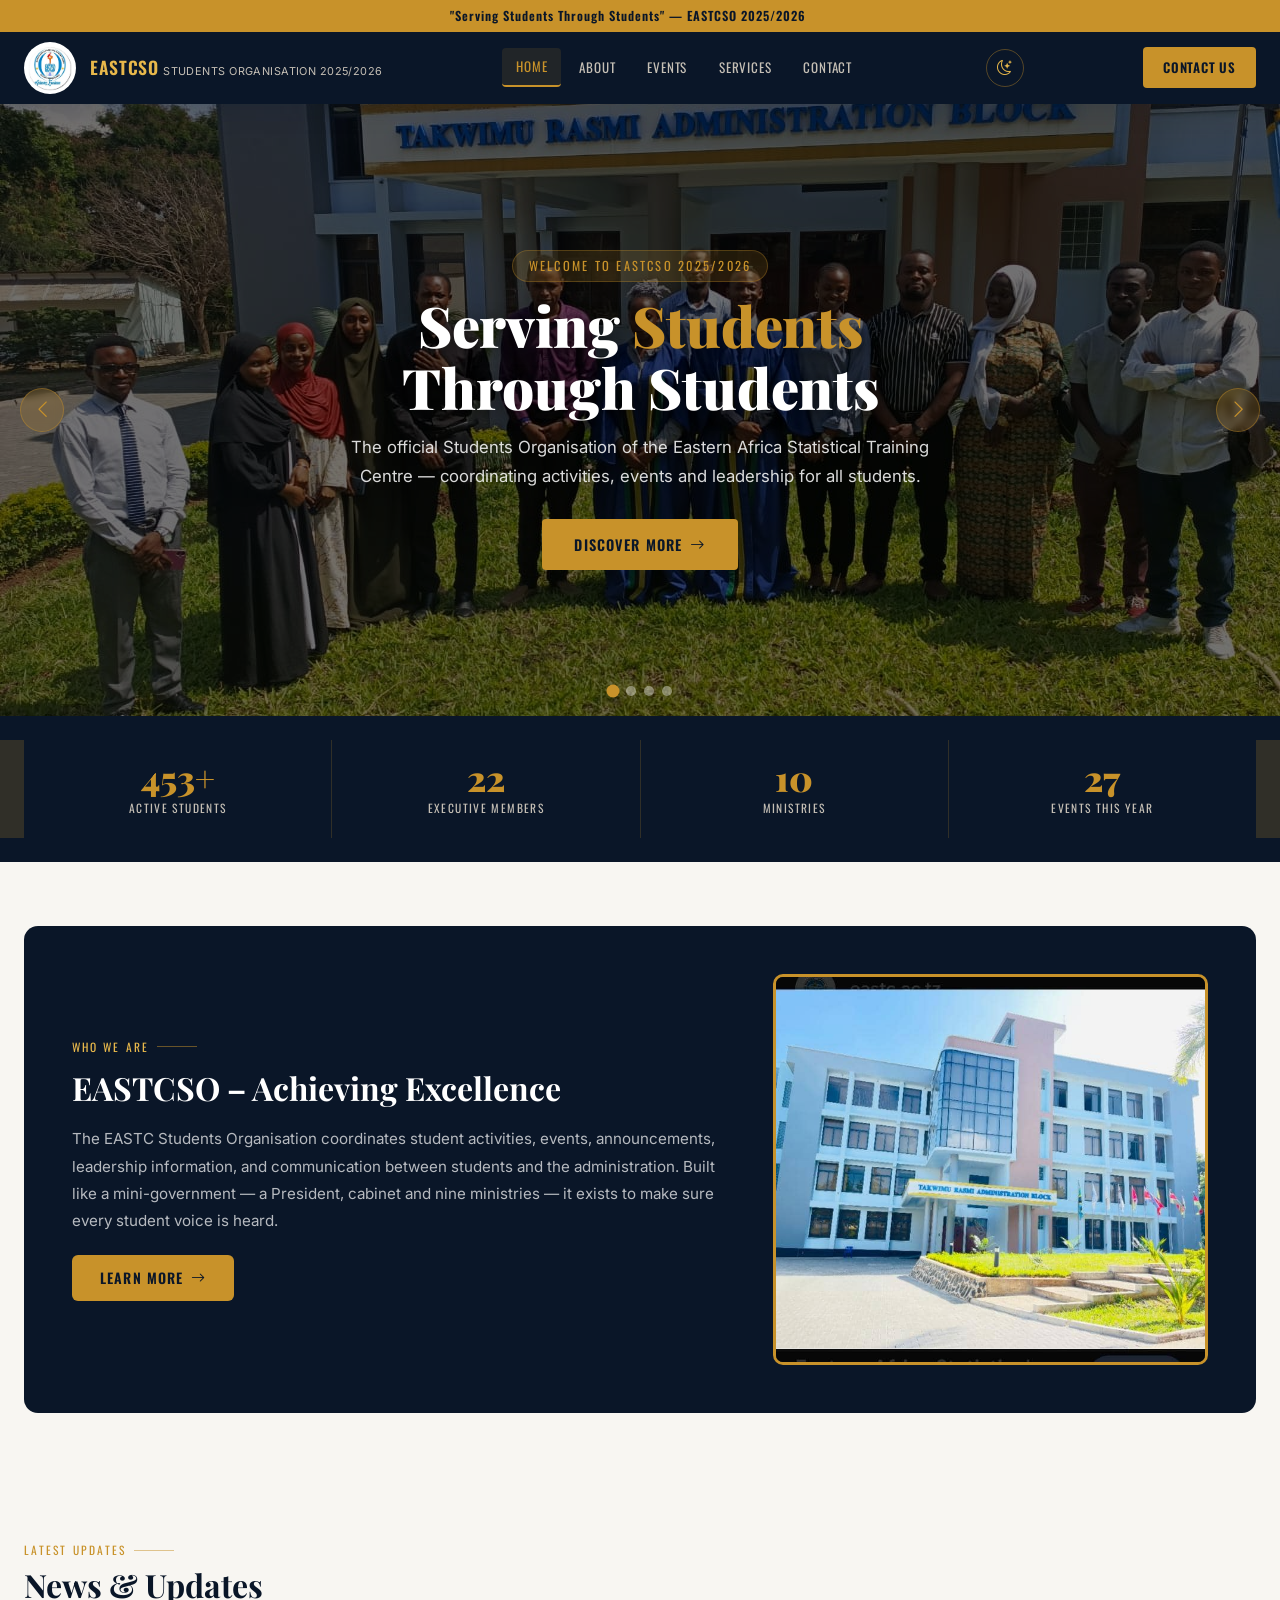
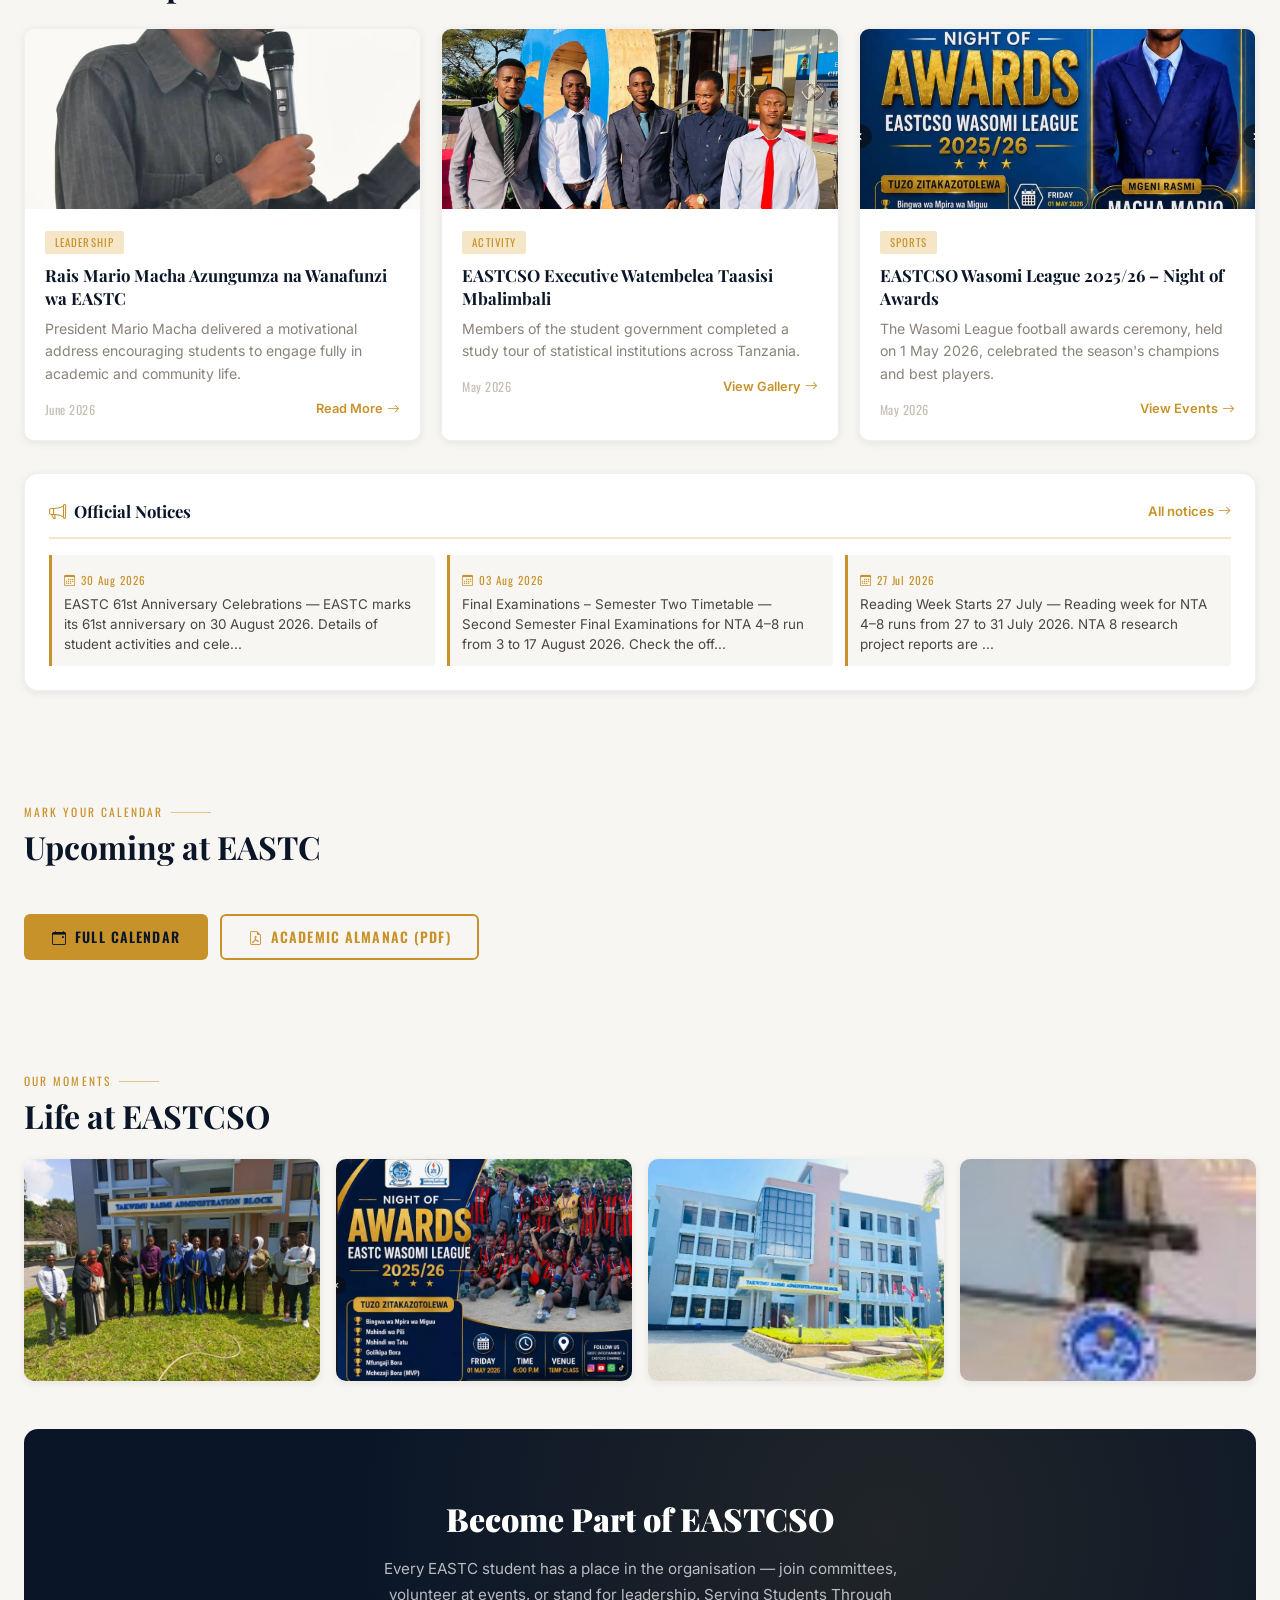
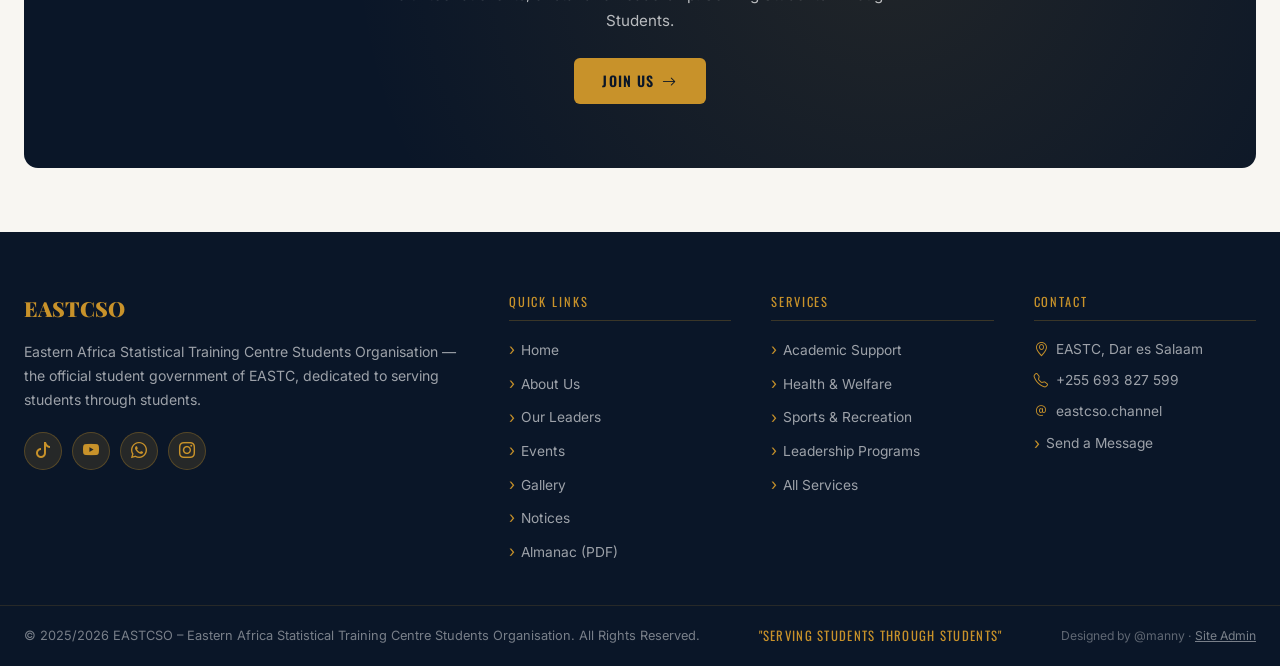
==== commit b26b129b: "Both projects: system-adaptive dark/light theme + responsive hardening Root project: - Navbar CTA re" ====
--- a/index.html
+++ b/index.html
@@ -7,6 +7,19 @@
   <meta name="description" content="Official website of EASTCSO – Eastern Africa Statistical Training Centre Students Organisation, Dar es Salaam. News, events, student services and leadership for the 2025/2026 academic year." />
   <meta name="theme-color" content="#0A1628" />
   <link rel="icon" href="images/logo.jpeg" />
+
+  <!-- Theme bootstrap: apply saved/system theme before first paint -->
+  <script>
+    (function () {
+      try {
+        var t = localStorage.getItem('eastcso_theme');
+        if (t !== 'dark' && t !== 'light') {
+          t = window.matchMedia('(prefers-color-scheme: dark)').matches ? 'dark' : 'light';
+        }
+        document.documentElement.classList.add('theme-' + t);
+      } catch (e) { /* no-op */ }
+    })();
+  </script>
 
   <!-- Social sharing -->
   <meta property="og:type" content="website" />
@@ -57,7 +70,9 @@
         <a class="nav-link" data-page="contact" href="#/contact">Contact</a>
       </nav>
 
-      <a class="header-cta" href="#/contact">Join Us</a>
+      <button type="button" class="theme-toggle" id="themeToggle" aria-label="Switch to dark mode"><i class="bi bi-moon-stars" aria-hidden="true"></i></button>
+
+      <a class="header-cta" href="#/contact">Contact Us</a>
 
       <!-- Mobile Toggle -->
       <button class="menu-toggle" id="menuToggle" aria-label="Toggle menu" aria-expanded="false" aria-controls="mainNav">
--- a/style.css
+++ b/style.css
@@ -22,6 +22,12 @@
   --red-accent: #C0392B;
   --green-accent: #1A6B3C;
 
+  /* Theme-adaptive surfaces & text (flip in dark mode) */
+  --surface: #F8F6F2;
+  --card: #FFFFFF;
+  --card-border: rgba(0, 0, 0, 0.06);
+  --ink: #0A1628;
+
   --font-display: 'Playfair Display', Georgia, serif;
   --font-body: 'Inter', system-ui, sans-serif;
   --font-label: 'Oswald', 'Arial Narrow', sans-serif;
@@ -63,6 +69,24 @@
   --focus-color: rgba(200, 146, 42, 0.85);
 }
 
+/* Dark theme: set via .theme-dark on <html> (JS syncs with the
+   system preference until the user explicitly chooses). Brand
+   navy/gold constants stay; surfaces, text and pale tints flip. */
+.theme-dark {
+  --surface: #0D1320;
+  --card: #151C2C;
+  --card-border: rgba(255, 255, 255, 0.07);
+  --ink: #EFF2F8;
+  --gray-100: #242D40;
+  --gray-300: #8E96A8;
+  --gray-500: #9AA2B4;
+  --gray-700: #C6CCDA;
+  --gold-pale: rgba(200, 146, 42, 0.16);
+  --shadow-sm: 0 2px 8px rgba(0,0,0,0.45);
+  --shadow-md: 0 6px 24px rgba(0,0,0,0.5);
+  --shadow-lg: 0 16px 48px rgba(0,0,0,0.6);
+}
+
 /* === RESET & BASE === */
 *, *::before, *::after { box-sizing: border-box; margin: 0; padding: 0; }
 
@@ -70,10 +94,11 @@
 
 body {
   font-family: var(--font-body);
-  background: var(--off-white);
+  background: var(--surface);
   color: var(--gray-700);
   line-height: 1.6;
   overflow-x: hidden;
+  transition: background 0.3s ease;
 }
 
 img { max-width: 100%; height: auto; display: block; }
@@ -159,7 +184,7 @@
   align-items: center;
   justify-content: space-between;
   height: var(--header-h);
-  gap: var(--space-5);
+  gap: var(--space-4);
 }
 
 .logo-area {
@@ -200,7 +225,7 @@
   font-family: var(--font-label);
   font-size: 0.82rem;
   letter-spacing: 0.06em;
-  color: var(--gray-300);
+  color: #C5BFB5;
   padding: 8px 14px;
   border-radius: 4px;
   transition: var(--transition);
@@ -218,6 +243,21 @@
   color: var(--gold);
   border-bottom: 2px solid var(--gold);
 }
+
+.theme-toggle {
+  width: 38px;
+  height: 38px;
+  border-radius: 50%;
+  border: 1px solid rgba(200,146,42,0.4);
+  color: var(--gold-light);
+  display: flex;
+  align-items: center;
+  justify-content: center;
+  font-size: 15px;
+  transition: var(--transition);
+  flex-shrink: 0;
+}
+.theme-toggle:hover { background: rgba(200,146,42,0.18); }
 
 .header-cta {
   background: var(--gold);
@@ -411,7 +451,7 @@
   font-family: var(--font-display);
   font-size: var(--text-xl);
   font-weight: 700;
-  color: var(--navy);
+  color: var(--ink);
   line-height: 1.2;
   margin-bottom: var(--space-5);
 }
@@ -453,7 +493,7 @@
   font-family: var(--font-label);
   font-size: 0.72rem;
   letter-spacing: 0.12em;
-  color: var(--gray-300);
+  color: #C5BFB5;
   text-transform: uppercase;
 }
 
@@ -462,18 +502,18 @@
    ============================================= */
 .news-grid {
   display: grid;
-  grid-template-columns: repeat(auto-fit, minmax(300px, 1fr));
+  grid-template-columns: repeat(auto-fit, minmax(min(300px, 100%), 1fr));
   gap: 20px;
   margin-bottom: var(--space-6);
 }
 
 .news-card {
-  background: var(--white);
+  background: var(--card);
   border-radius: var(--radius-md);
   overflow: hidden;
   box-shadow: var(--shadow-sm);
   transition: var(--transition);
-  border: 1px solid rgba(0,0,0,0.06);
+  border: 1px solid var(--card-border);
 }
 
 .news-card:hover { transform: translateY(-4px); box-shadow: var(--shadow-md); }
@@ -504,7 +544,7 @@
   font-family: var(--font-display);
   font-size: 1.05rem;
   font-weight: 700;
-  color: var(--navy);
+  color: var(--ink);
   line-height: 1.35;
   margin-bottom: 8px;
 }
@@ -528,7 +568,7 @@
   align-items: center;
   gap: 4px;
 }
-.news-card:hover .news-read-more { color: var(--navy); }
+.news-card:hover .news-read-more { color: var(--ink); }
 
 /* =============================================
    ANNOUNCEMENT / NOTICE ITEMS (shared)
@@ -536,7 +576,7 @@
 .announcement-list { display: flex; flex-direction: column; gap: var(--space-3); }
 .announcement-item {
   padding: var(--space-3);
-  background: var(--off-white);
+  background: var(--surface);
   border-left: 3px solid var(--gold);
   border-radius: 0 4px 4px 0;
   transition: var(--transition);
@@ -564,7 +604,7 @@
   border-radius: var(--radius-sm);
   transition: var(--transition);
 }
-.event-item:hover { background: var(--off-white); }
+.event-item:hover { background: var(--surface); }
 .event-date-box {
   background: var(--navy);
   color: var(--white);
@@ -582,7 +622,7 @@
   line-height: 1;
 }
 .event-month { font-size: 0.6rem; font-family: var(--font-label); letter-spacing: 0.1em; text-transform: uppercase; }
-.event-info-title { font-size: 0.84rem; font-weight: 600; color: var(--navy); margin-bottom: 2px; }
+.event-info-title { font-size: 0.84rem; font-weight: 600; color: var(--ink); margin-bottom: 2px; }
 .event-info-loc { font-size: 0.75rem; color: var(--gray-500); display: flex; align-items: center; gap: 5px; flex-wrap: wrap; }
 
 /* =============================================
@@ -700,22 +740,22 @@
 /* Executive grid */
 .exec-grid {
   display: grid;
-  grid-template-columns: repeat(auto-fill, minmax(220px, 1fr));
+  grid-template-columns: repeat(auto-fill, minmax(min(220px, 100%), 1fr));
   gap: 20px;
   margin-bottom: var(--space-7);
 }
 .exec-grid--senior {
-  grid-template-columns: repeat(3, 1fr);
+  grid-template-columns: repeat(auto-fit, minmax(min(240px, 100%), 1fr));
   max-width: 900px;
 }
 
 .exec-card {
-  background: var(--white);
+  background: var(--card);
   border-radius: var(--radius-md);
   padding: 24px 16px;
   text-align: center;
   box-shadow: var(--shadow-sm);
-  border: 1px solid rgba(0,0,0,0.06);
+  border: 1px solid var(--card-border);
   transition: var(--transition);
 }
 .exec-card:hover { transform: translateY(-4px); box-shadow: var(--shadow-md); border-color: var(--gold); }
@@ -735,7 +775,7 @@
   font-weight: 700;
 }
 
-.exec-name { font-family: var(--font-display); font-size: 0.95rem; font-weight: 700; color: var(--navy); margin-bottom: 4px; }
+.exec-name { font-family: var(--font-display); font-size: 0.95rem; font-weight: 700; color: var(--ink); margin-bottom: 4px; }
 .exec-role {
   font-family: var(--font-label);
   font-size: 0.68rem;
@@ -752,7 +792,7 @@
 }
 .exec-phone {
   font-size: 0.78rem;
-  color: var(--navy);
+  color: var(--ink);
   font-weight: 600;
   display: inline-flex;
   align-items: center;
@@ -763,7 +803,7 @@
 
 /* Org chart image */
 .org-chart-section {
-  background: var(--white);
+  background: var(--card);
   border-radius: var(--radius-lg);
   padding: var(--space-6);
   box-shadow: var(--shadow-sm);
@@ -789,17 +829,17 @@
 
 .events-grid {
   display: grid;
-  grid-template-columns: repeat(auto-fill, minmax(320px, 1fr));
+  grid-template-columns: repeat(auto-fill, minmax(min(320px, 100%), 1fr));
   gap: var(--space-5);
   margin-bottom: var(--space-7);
 }
 
 .event-card {
-  background: var(--white);
+  background: var(--card);
   border-radius: var(--radius-md);
   overflow: hidden;
   box-shadow: var(--shadow-sm);
-  border: 1px solid rgba(0,0,0,0.06);
+  border: 1px solid var(--card-border);
   transition: var(--transition);
 }
 .event-card:hover { transform: translateY(-4px); box-shadow: var(--shadow-md); }
@@ -819,7 +859,7 @@
 }
 .event-badge-day { font-family: var(--font-display); font-size: 1.5rem; font-weight: 900; color: var(--gold); line-height: 1; }
 .event-badge-month { font-size: 0.65rem; font-family: var(--font-label); letter-spacing: 0.1em; text-transform: uppercase; }
-.event-badge-year { font-size: 0.65rem; color: var(--gray-300); }
+.event-badge-year { font-size: 0.65rem; color: #C5BFB5; }
 
 .event-card-body { padding: 20px; }
 .event-card-tag {
@@ -836,7 +876,7 @@
   background: var(--gold-pale);
   color: var(--gold);
 }
-.event-card-title { font-family: var(--font-display); font-size: 1.1rem; font-weight: 700; color: var(--navy); margin-bottom: 8px; }
+.event-card-title { font-family: var(--font-display); font-size: 1.1rem; font-weight: 700; color: var(--ink); margin-bottom: 8px; }
 .event-card-desc { font-size: 0.86rem; color: var(--gray-500); line-height: 1.6; margin-bottom: 14px; }
 
 .event-card-meta {
@@ -847,8 +887,8 @@
 .event-meta-item .bi { color: var(--gold); }
 
 /* Past-event styling for Recent Highlights */
-.event-card--past .event-card-date-badge { background: var(--gray-700); }
-.event-card--past .event-badge-day { color: var(--gold-pale); }
+.event-card--past .event-card-date-badge { background: #4A4540; }
+.event-card--past .event-badge-day { color: #F5E6C8; }
 
 /* =============================================
    GALLERY PAGE
@@ -861,7 +901,7 @@
 
 .gallery-grid {
   display: grid;
-  grid-template-columns: repeat(auto-fill, minmax(280px, 1fr));
+  grid-template-columns: repeat(auto-fill, minmax(min(280px, 100%), 1fr));
   gap: var(--space-4);
 }
 
@@ -900,17 +940,17 @@
 
 .services-grid {
   display: grid;
-  grid-template-columns: repeat(auto-fill, minmax(280px, 1fr));
+  grid-template-columns: repeat(auto-fill, minmax(min(280px, 100%), 1fr));
   gap: var(--space-5);
   margin-bottom: var(--space-7);
 }
 
 .service-card {
-  background: var(--white);
+  background: var(--card);
   border-radius: var(--radius-md);
   padding: var(--space-6) var(--space-5);
   box-shadow: var(--shadow-sm);
-  border: 1px solid rgba(0,0,0,0.06);
+  border: 1px solid var(--card-border);
   text-align: center;
   transition: var(--transition);
   border-top: 4px solid transparent;
@@ -929,7 +969,7 @@
   align-items: center;
   justify-content: center;
 }
-.service-title { font-family: var(--font-display); font-size: 1.1rem; font-weight: 700; color: var(--navy); margin-bottom: 10px; }
+.service-title { font-family: var(--font-display); font-size: 1.1rem; font-weight: 700; color: var(--ink); margin-bottom: 10px; }
 .service-desc { font-size: 0.88rem; color: var(--gray-500); line-height: 1.7; }
 
 /* =============================================
@@ -944,14 +984,14 @@
   gap: 40px;
 }
 
-.contact-info h2 { font-family: var(--font-display); font-size: 1.6rem; font-weight: 700; color: var(--navy); margin-bottom: 20px; }
+.contact-info h2 { font-family: var(--font-display); font-size: 1.6rem; font-weight: 700; color: var(--ink); margin-bottom: 20px; }
 .contact-info > p { color: var(--gray-500); line-height: 1.7; margin-bottom: var(--space-5); }
 
 .contact-items { display: flex; flex-direction: column; gap: var(--space-4); }
 .contact-item {
   display: flex; gap: 16px; align-items: flex-start;
   padding: var(--space-4);
-  background: var(--white);
+  background: var(--card);
   border-radius: var(--radius-md);
   box-shadow: var(--shadow-sm);
 }
@@ -964,9 +1004,9 @@
   color: var(--gold);
   flex-shrink: 0;
 }
-.contact-item-title { font-weight: 600; color: var(--navy); font-size: 0.88rem; margin-bottom: 2px; }
+.contact-item-title { font-weight: 600; color: var(--ink); font-size: 0.88rem; margin-bottom: 2px; }
 .contact-item-val { font-size: 0.84rem; color: var(--gray-500); }
-.contact-item-val a { color: var(--navy); font-weight: 500; }
+.contact-item-val a { color: var(--ink); font-weight: 500; }
 .contact-item-val a:hover { color: var(--gold); }
 
 .contact-note {
@@ -978,7 +1018,7 @@
 }
 .contact-note-title {
   font-size: 0.88rem;
-  color: var(--navy);
+  color: var(--ink);
   font-weight: 600;
   margin-bottom: 4px;
   display: inline-flex;
@@ -986,12 +1026,12 @@
   gap: 6px;
 }
 .contact-note p { font-size: 0.84rem; color: var(--gray-700); }
-.contact-note a { color: var(--navy); font-weight: 600; text-decoration: underline; }
+.contact-note a { color: var(--ink); font-weight: 600; text-decoration: underline; }
 .contact-note a:hover { color: var(--gold); }
 
 /* Contact Form */
 .contact-form-card {
-  background: var(--white);
+  background: var(--card);
   border-radius: var(--radius-lg);
   padding: 36px;
   box-shadow: var(--shadow-md);
@@ -1000,7 +1040,7 @@
   font-family: var(--font-display);
   font-size: 1.3rem;
   font-weight: 700;
-  color: var(--navy);
+  color: var(--ink);
   margin-bottom: var(--space-5);
   display: flex;
   align-items: center;
@@ -1009,7 +1049,7 @@
 .contact-form-card h3 .bi { color: var(--gold); }
 
 .form-group { margin-bottom: 18px; }
-.form-label { display: block; font-size: 0.82rem; font-weight: 600; color: var(--navy); margin-bottom: 6px; letter-spacing: 0.03em; }
+.form-label { display: block; font-size: 0.82rem; font-weight: 600; color: var(--ink); margin-bottom: 6px; letter-spacing: 0.03em; }
 .form-control {
   width: 100%;
   padding: 12px 16px;
@@ -1018,11 +1058,11 @@
   font-family: var(--font-body);
   font-size: 0.9rem;
   color: var(--gray-700);
-  background: var(--off-white);
+  background: var(--surface);
   transition: var(--transition);
   outline: none;
 }
-.form-control:focus { border-color: var(--gold); background: var(--white); box-shadow: 0 0 0 3px rgba(200,146,42,0.12); }
+.form-control:focus { border-color: var(--gold); background: var(--card); box-shadow: 0 0 0 3px rgba(200,146,42,0.12); }
 textarea.form-control { resize: vertical; min-height: 120px; }
 
 .form-row { display: grid; grid-template-columns: 1fr 1fr; gap: var(--space-4); }
@@ -1098,6 +1138,8 @@
   gap: 8px;
 }
 .btn-navy:hover { background: var(--navy-mid); transform: translateY(-1px); }
+.theme-dark .btn-navy { background: var(--navy-mid); border: 1px solid rgba(200,146,42,0.35); }
+.theme-dark .btn-navy:hover { background: var(--navy); }
 
 .alert {
   padding: 12px 16px;
@@ -1108,6 +1150,8 @@
 }
 .alert.success { background: #d4edda; color: var(--green-accent); border: 1px solid #c3e6cb; display: block; }
 .alert.error { background: #f8d7da; color: #721c24; border: 1px solid #f5c6cb; display: block; }
+.theme-dark .alert.success { background: rgba(26,107,60,0.18); color: #8fd8a5; border-color: rgba(26,107,60,0.45); }
+.theme-dark .alert.error { background: rgba(192,57,43,0.16); color: #f1948a; border-color: rgba(192,57,43,0.45); }
 
 /* =============================================
    CRUD / ANNOUNCEMENTS MANAGER (ADMIN)
@@ -1127,7 +1171,7 @@
 }
 
 .crud-form-card {
-  background: var(--white);
+  background: var(--card);
   border-radius: var(--radius-lg);
   padding: 28px;
   box-shadow: var(--shadow-sm);
@@ -1138,7 +1182,7 @@
   font-family: var(--font-display);
   font-size: 1.15rem;
   font-weight: 700;
-  color: var(--navy);
+  color: var(--ink);
   margin-bottom: 20px;
   display: flex;
   align-items: center;
@@ -1149,7 +1193,7 @@
 .crud-actions .btn-primary { width: auto; }
 
 .crud-table-card {
-  background: var(--white);
+  background: var(--card);
   border-radius: var(--radius-lg);
   padding: 28px;
   box-shadow: var(--shadow-sm);
@@ -1158,7 +1202,7 @@
   font-family: var(--font-display);
   font-size: 1.15rem;
   font-weight: 700;
-  color: var(--navy);
+  color: var(--ink);
   margin-bottom: 20px;
   display: flex;
   align-items: center;
@@ -1180,8 +1224,10 @@
   font-size: 0.88rem;
   outline: none;
   transition: var(--transition);
-}
-.crud-search input:focus { border-color: var(--gold); }
+  background: var(--surface);
+  color: var(--gray-700);
+}
+.crud-search input:focus { border-color: var(--gold); background: var(--card); }
 
 .crud-footer {
   margin-top: var(--space-4);
@@ -1200,7 +1246,7 @@
   -webkit-overflow-scrolling: touch;
 }
 .table-card {
-  background: var(--white);
+  background: var(--card);
   border-radius: var(--radius-lg);
   padding: 28px;
   box-shadow: var(--shadow-sm);
@@ -1230,7 +1276,7 @@
 }
 .data-table td.nowrap { white-space: nowrap; }
 .data-table td small { color: var(--gray-500); font-size: 0.75rem; }
-.data-table tr:hover td { background: var(--off-white); }
+.data-table tr:hover td { background: var(--surface); }
 .data-table tr:last-child td { border-bottom: none; }
 
 .table-actions { display: flex; gap: 6px; white-space: nowrap; }
@@ -1249,6 +1295,8 @@
 .btn-edit:hover { background: var(--gold); color: var(--white); }
 .btn-delete { background: #fde8e8; color: var(--red-accent); }
 .btn-delete:hover { background: var(--red-accent); color: var(--white); }
+.theme-dark .btn-delete { background: rgba(192,57,43,0.18); color: #f1948a; }
+.theme-dark .btn-delete:hover { background: var(--red-accent); color: var(--white); }
 
 .badge {
   display: inline-flex;
@@ -1265,6 +1313,9 @@
 .badge-archived { background: #e9ecef; color: #6c757d; }
 .badge-event { background: var(--gold-pale); color: var(--gold); }
 .badge-notice { background: #cce5ff; color: #004085; }
+.theme-dark .badge-active { background: rgba(26,107,60,0.25); color: #8fd8a5; }
+.theme-dark .badge-archived { background: rgba(255,255,255,0.08); color: var(--gray-500); }
+.theme-dark .badge-notice { background: rgba(32,76,134,0.4); color: #9dbcf5; }
 
 /* Empty state */
 .empty-state {
@@ -1277,7 +1328,7 @@
 
 /* Admin: received messages panel */
 .messages-panel {
-  background: var(--white);
+  background: var(--card);
   border-radius: var(--radius-lg);
   padding: 28px;
   box-shadow: var(--shadow-sm);
@@ -1286,7 +1337,7 @@
   font-family: var(--font-display);
   font-size: 1.15rem;
   font-weight: 700;
-  color: var(--navy);
+  color: var(--ink);
   margin-bottom: 16px;
   display: flex;
   align-items: center;
@@ -1295,7 +1346,7 @@
 .messages-panel h3 .bi { color: var(--gold); }
 .messages-note { font-size: 0.8rem; color: var(--gray-500); margin-bottom: 16px; }
 .message-card {
-  background: var(--off-white);
+  background: var(--surface);
   border-radius: var(--radius-md);
   padding: 14px;
   margin-bottom: 10px;
@@ -1309,7 +1360,7 @@
   flex-wrap: wrap;
   gap: 6px;
 }
-.message-name { color: var(--navy); font-size: 0.9rem; display: inline-flex; align-items: center; gap: 6px; }
+.message-name { color: var(--ink); font-size: 0.9rem; display: inline-flex; align-items: center; gap: 6px; }
 .message-time { font-size: 0.72rem; color: var(--gray-500); }
 .message-meta { font-size: 0.78rem; color: var(--gold); margin-bottom: 6px; }
 .message-body { font-size: 0.86rem; color: var(--gray-700); line-height: 1.6; }
@@ -1323,11 +1374,11 @@
   padding: 0 var(--space-5);
 }
 .notice-card {
-  background: var(--white);
+  background: var(--card);
   border-radius: var(--radius-md);
   padding: var(--space-5);
   box-shadow: var(--shadow-sm);
-  border: 1px solid rgba(0,0,0,0.06);
+  border: 1px solid var(--card-border);
   border-left: 4px solid var(--gold);
   margin-bottom: var(--space-4);
   transition: var(--transition);
@@ -1351,7 +1402,7 @@
   align-items: center;
   gap: 6px;
 }
-.notice-title { font-family: var(--font-display); font-size: 1.15rem; font-weight: 700; color: var(--navy); margin-bottom: 6px; }
+.notice-title { font-family: var(--font-display); font-size: 1.15rem; font-weight: 700; color: var(--ink); margin-bottom: 6px; }
 .notice-text { font-size: 0.9rem; color: var(--gray-700); line-height: 1.7; }
 .notices-cta { text-align: center; margin-top: var(--space-6); }
 
@@ -1374,7 +1425,7 @@
 
 .about-text .lead {
   font-size: 1.1rem;
-  color: var(--navy);
+  color: var(--ink);
   line-height: 1.7;
   margin-bottom: var(--space-4);
   font-weight: 500;
@@ -1392,7 +1443,7 @@
 
 .values-grid {
   display: grid;
-  grid-template-columns: repeat(3, 1fr);
+  grid-template-columns: repeat(auto-fit, minmax(min(240px, 100%), 1fr));
   gap: 20px;
   margin-bottom: var(--space-7);
 }
@@ -1531,6 +1582,7 @@
   backdrop-filter: blur(4px);
 }
 .modal-overlay.open { display: flex; }
+.theme-dark .modal-overlay { background: rgba(0,0,0,0.75); }
 
 .lightbox-panel {
   max-width: 860px;
@@ -1577,7 +1629,7 @@
   align-items: center;
   gap: 6px;
 }
-.btn-secondary:hover { background: var(--gray-300); }
+.btn-secondary:hover { background: var(--gray-300); color: var(--navy); }
 
 /* =============================================
    TOAST NOTIFICATIONS
@@ -1609,6 +1661,9 @@
 .toast.success { border-left-color: #28a745; }
 .toast.error { border-left-color: var(--red-accent); }
 .toast.is-leaving { opacity: 0; transform: translateX(40px); transition: all 0.4s ease; }
+.theme-dark .toast { background: var(--card); border: 1px solid var(--gray-100); border-left: 4px solid var(--gold); color: var(--ink); }
+.theme-dark .toast.success { border-left-color: #28a745; }
+.theme-dark .toast.error { border-left-color: var(--red-accent); }
 @keyframes toastIn { from { opacity: 0; transform: translateX(40px); } to { opacity: 1; transform: none; } }
 
 /* =============================================
@@ -1653,11 +1708,11 @@
 
 /* Section 4: News + Notices */
 .notices-strip {
-  background: var(--white);
+  background: var(--card);
   border-radius: var(--radius-lg);
   padding: var(--space-5);
   box-shadow: var(--shadow-sm);
-  border: 1px solid rgba(0,0,0,0.06);
+  border: 1px solid var(--card-border);
 }
 .notices-strip-head {
   display: flex;
@@ -1673,7 +1728,7 @@
   font-family: var(--font-display);
   font-size: 1.05rem;
   font-weight: 700;
-  color: var(--navy);
+  color: var(--ink);
   display: flex;
   align-items: center;
   gap: 8px;
@@ -1687,28 +1742,28 @@
   align-items: center;
   gap: 4px;
 }
-.notices-strip-link:hover { color: var(--navy); }
+.notices-strip-link:hover { color: var(--ink); }
 .notices-strip .announcement-list {
   display: grid;
-  grid-template-columns: repeat(auto-fit, minmax(260px, 1fr));
+  grid-template-columns: repeat(auto-fit, minmax(min(260px, 100%), 1fr));
   gap: var(--space-3);
 }
 
 /* Section 5: Upcoming events */
 .home-events-list {
   display: grid;
-  grid-template-columns: repeat(auto-fit, minmax(300px, 1fr));
+  grid-template-columns: repeat(auto-fit, minmax(min(300px, 100%), 1fr));
   gap: var(--space-4);
   margin-bottom: var(--space-5);
 }
 .home-events-list .event-item {
-  background: var(--white);
+  background: var(--card);
   box-shadow: var(--shadow-sm);
-  border: 1px solid rgba(0,0,0,0.06);
+  border: 1px solid var(--card-border);
   padding: var(--space-4);
   border-radius: var(--radius-md);
 }
-.home-events-list .event-item:hover { background: var(--white); box-shadow: var(--shadow-md); transform: translateY(-2px); }
+.home-events-list .event-item:hover { background: var(--card); box-shadow: var(--shadow-md); transform: translateY(-2px); }
 .home-events-actions { display: flex; gap: var(--space-3); flex-wrap: wrap; }
 
 /* Section 6: Gallery preview + Join band */
@@ -1783,8 +1838,8 @@
   justify-content: space-between;
   gap: var(--space-4);
   flex-wrap: wrap;
-  background: var(--white);
-  border: 1px solid rgba(0,0,0,0.06);
+  background: var(--card);
+  border: 1px solid var(--card-border);
   border-left: 4px solid var(--gold);
   border-radius: var(--radius-md);
   padding: 20px var(--space-5);
@@ -1800,7 +1855,7 @@
   font-size: 1.8rem;
   color: var(--gold);
 }
-.almanac-callout-title { font-weight: 600; color: var(--navy); font-size: 0.95rem; }
+.almanac-callout-title { font-weight: 600; color: var(--ink); font-size: 0.95rem; }
 .almanac-callout-sub { font-size: 0.8rem; color: var(--gray-500); }
 
 .events-month {
@@ -1827,8 +1882,8 @@
   display: flex;
   gap: var(--space-4);
   align-items: flex-start;
-  background: var(--white);
-  border: 1px solid rgba(0,0,0,0.06);
+  background: var(--card);
+  border: 1px solid var(--card-border);
   border-radius: var(--radius-md);
   padding: var(--space-4) var(--space-5);
   margin-bottom: var(--space-3);
@@ -1840,7 +1895,7 @@
 .event-row .event-date-box { min-width: 56px; padding: 8px 10px; }
 .event-row-body { flex: 1; min-width: 0; }
 .event-row-top { display: flex; gap: 6px; flex-wrap: wrap; margin-bottom: 6px; }
-.event-row-title { font-family: var(--font-display); font-size: 1.05rem; font-weight: 700; color: var(--navy); margin-bottom: 4px; }
+.event-row-title { font-family: var(--font-display); font-size: 1.05rem; font-weight: 700; color: var(--ink); margin-bottom: 4px; }
 .event-row-desc { font-size: 0.86rem; color: var(--gray-500); line-height: 1.6; margin-bottom: 8px; }
 .event-row-meta {
   display: flex;
@@ -1870,6 +1925,9 @@
 .event-chip--org { background: #e7eef8; color: #204c86; }
 .event-chip--tentative { background: var(--gray-100); color: var(--gray-500); }
 .event-chip--ongoing { background: var(--gold); color: var(--navy); }
+.theme-dark .event-chip--holiday { background: rgba(26,107,60,0.25); color: #8fd8a5; }
+.theme-dark .event-chip--ceremony { background: rgba(91,63,168,0.3); color: #c9b8f0; }
+.theme-dark .event-chip--org { background: rgba(32,76,134,0.35); color: #9dbcf5; }
 
 .tag-tentative {
   font-size: 0.62rem;
@@ -1941,6 +1999,7 @@
   .crud-form-card { position: static; }
   .home-intro-inner { grid-template-columns: 1fr; padding: var(--space-6); }
   .home-gallery-grid { grid-template-columns: repeat(2, 1fr); }
+  .about-grid { gap: var(--space-6); }
 }
 
 /* Nav collapses to hamburger below 992px */
@@ -1975,26 +2034,27 @@
   .president-card { flex-direction: column; text-align: center; padding: 28px; }
   .president-contact { justify-content: center; }
   .about-grid { grid-template-columns: 1fr; }
-  .values-grid { grid-template-columns: 1fr; }
-  .exec-grid--senior { grid-template-columns: 1fr; }
   .footer-grid { grid-template-columns: 1fr; gap: 28px; }
   .footer-bottom { flex-direction: column; text-align: center; }
   .form-row { grid-template-columns: 1fr; }
   .home-block { padding: var(--space-7) var(--space-4); }
   .event-row { padding: var(--space-4); }
   .almanac-callout { flex-direction: column; align-items: flex-start; }
+  .contact-form-card { padding: var(--space-5); }
 }
 
 @media (max-width: 480px) {
-  .header-inner { padding: 0 var(--space-4); gap: var(--space-3); }
+  .header-inner { padding: 0 var(--space-3); gap: var(--space-2); }
   .logo-text .org-sub { display: none; }
-  .header-cta { padding: 8px 14px; font-size: 0.75rem; }
+  .header-cta { display: none; }
   .stat-num { font-size: 1.6rem; }
   .exec-grid { grid-template-columns: 1fr; }
   .home-gallery-grid { gap: var(--space-2); }
   .join-band { padding: var(--space-7) var(--space-4); }
-  .contact-form-card { padding: var(--space-5); }
   .crud-form-card, .crud-table-card, .table-card { padding: var(--space-4); }
+  .event-row { flex-direction: row; }
+  .cta-band { padding: var(--space-6) var(--space-4); }
+  .president-card { padding: var(--space-5) var(--space-4); }
 }
 
 /* =============================================
